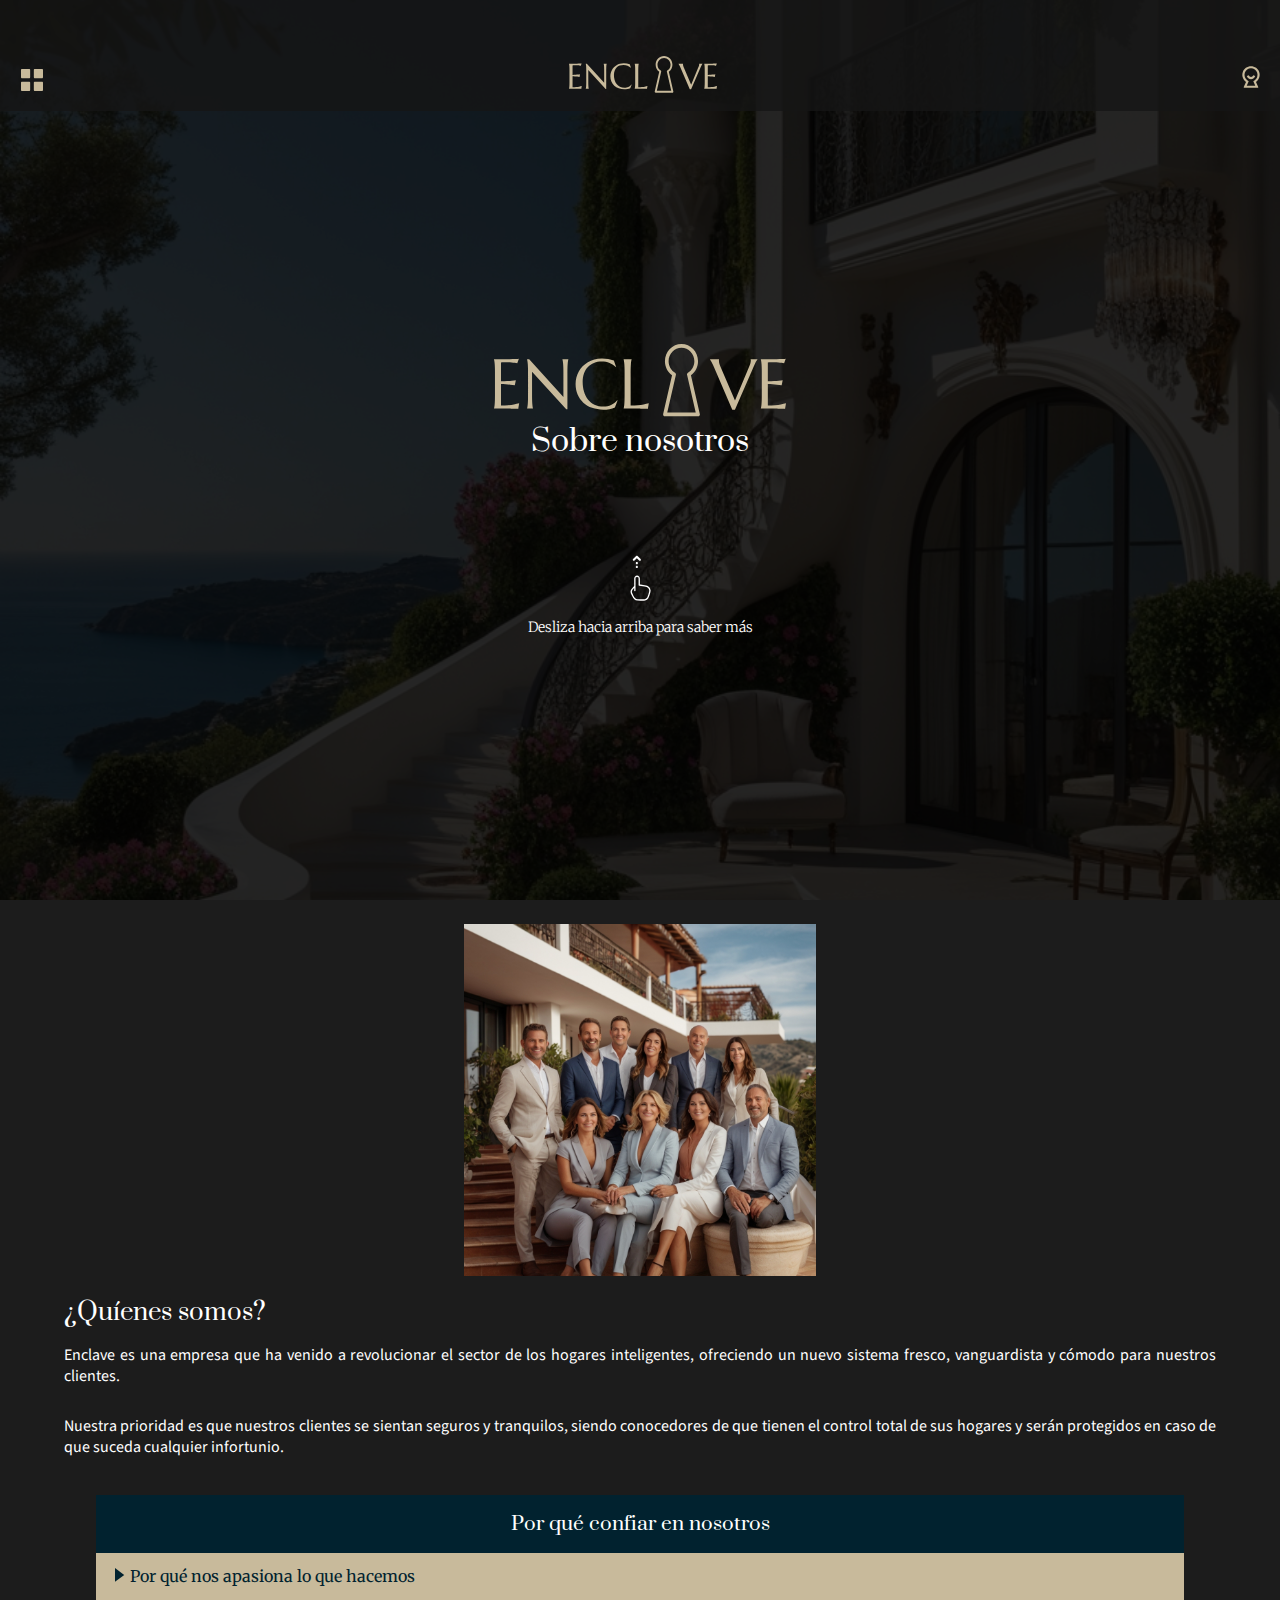
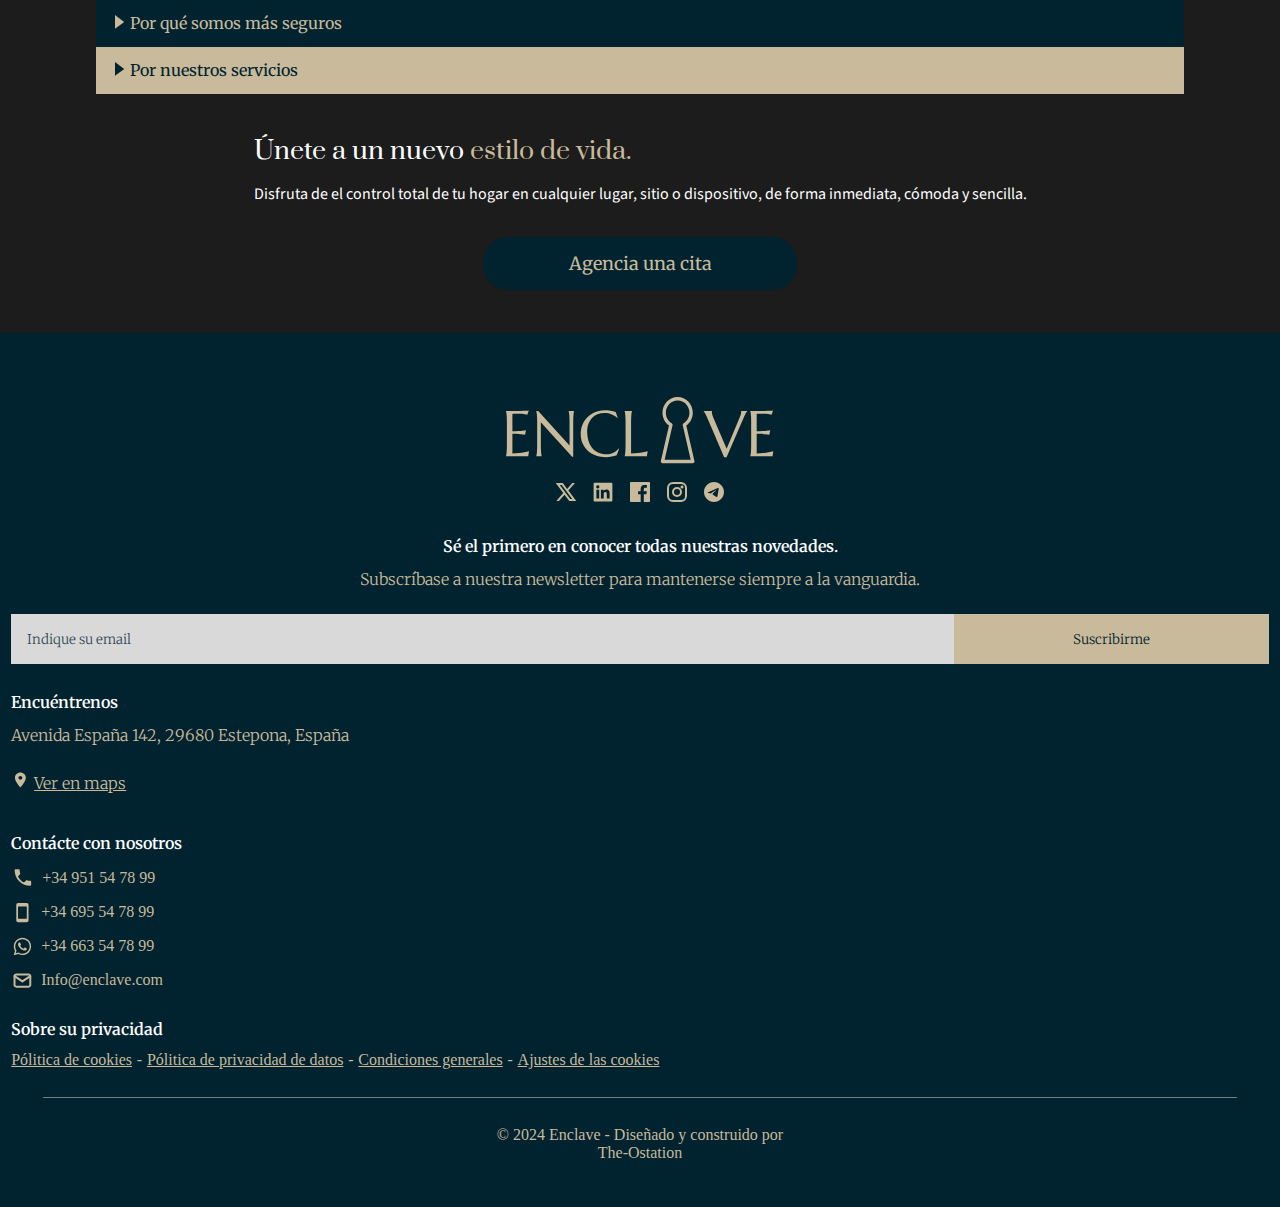
==== about_us.html @ facae406 "P2 - SIST/PP" ====
<!DOCTYPE html>
<html lang="en">

<head>
    <style>
    </style>
    <meta charset="UTF-8">
    <meta name="viewport" content="width=device-width, initial-scale=1.0">
    <link rel="stylesheet" href="CSS/css.css">
    <script src="js/jquery-3.7.1.min.js"></script>
    <script src="js/jq.js"></script>
    <title>ENCLAVE</title>
</head>

<body>
    <header class="default">
        <span class="menu" onclick="toggleMenu()">
            <svg width="32" height="32" viewBox="0 0 32 32" fill="none" xmlns="http://www.w3.org/2000/svg">
                <path
                    d="M5.91674 14.1656C5.67361 14.1656 5.44043 14.069 5.26851 13.8971C5.09659 13.7252 5 13.492 5 13.2489V5.91674C5 5.67361 5.09659 5.44043 5.26851 5.26851C5.44043 5.09659 5.67361 5 5.91674 5H13.2507C13.4938 5 13.727 5.09659 13.8989 5.26851C14.0708 5.44043 14.1674 5.67361 14.1674 5.91674V13.2489C14.1674 13.492 14.0708 13.7252 13.8989 13.8971C13.727 14.069 13.4938 14.1656 13.2507 14.1656H5.91674ZM18.7511 14.1656C18.508 14.1656 18.2748 14.069 18.1029 13.8971C17.931 13.7252 17.8344 13.492 17.8344 13.2489V5.91674C17.8344 5.67361 17.931 5.44043 18.1029 5.26851C18.2748 5.09659 18.508 5 18.7511 5H26.0833C26.3264 5 26.5596 5.09659 26.7315 5.26851C26.9034 5.44043 27 5.67361 27 5.91674V13.2489C27 13.492 26.9034 13.7252 26.7315 13.8971C26.5596 14.069 26.3264 14.1656 26.0833 14.1656H18.7511ZM5.91674 27C5.67361 27 5.44043 26.9034 5.26851 26.7315C5.09659 26.5596 5 26.3264 5 26.0833V18.7493C5 18.5062 5.09659 18.273 5.26851 18.1011C5.44043 17.9292 5.67361 17.8326 5.91674 17.8326H13.2507C13.4938 17.8326 13.727 17.9292 13.8989 18.1011C14.0708 18.273 14.1674 18.5062 14.1674 18.7493V26.0833C14.1674 26.3264 14.0708 26.5596 13.8989 26.7315C13.727 26.9034 13.4938 27 13.2507 27H5.91674ZM18.7511 27C18.508 27 18.2748 26.9034 18.1029 26.7315C17.931 26.5596 17.8344 26.3264 17.8344 26.0833V18.7493C17.8344 18.5062 17.931 18.273 18.1029 18.1011C18.2748 17.9292 18.508 17.8326 18.7511 17.8326H26.0833C26.3264 17.8326 26.5596 17.9292 26.7315 18.1011C26.9034 18.273 27 18.5062 27 18.7493V26.0833C27 26.3264 26.9034 26.5596 26.7315 26.7315C26.5596 26.9034 26.3264 27 26.0833 27H18.7511Z"
                    fill="#C8BA9B" />
            </svg>
        </span>
        <span class="logo">
            <svg width="148" height="37" viewBox="0 0 148 37" fill="none" xmlns="http://www.w3.org/2000/svg">
                <path
                    d="M103.437 36.6726C103.431 36.6726 103.424 36.6726 103.418 36.6726H86.6404C86.3551 36.6726 86.0857 36.5374 85.9096 36.3058C85.7325 36.0741 85.6672 35.7722 85.7343 35.4845L90.242 15.8183C88.004 14.2038 86.6404 11.5336 86.6404 8.68567C86.6404 3.89688 90.4033 0 95.0293 0C99.6553 0 103.418 3.89688 103.418 8.68567C103.418 11.5336 102.055 14.2038 99.8176 15.8183L104.284 35.304C104.339 35.4266 104.369 35.5637 104.369 35.7074C104.369 36.2402 103.951 36.6726 103.437 36.6726ZM87.8194 34.7424H102.24L97.8518 15.5964C97.7557 15.1815 97.9355 14.752 98.2916 14.5378C100.303 13.3324 101.554 11.0905 101.554 8.68567C101.554 4.96046 98.6263 1.93017 95.0293 1.93017C91.4323 1.93017 88.5045 4.96046 88.5045 8.68567C88.5045 11.0905 89.7554 13.3324 91.7679 14.5378C92.124 14.7511 92.303 15.1815 92.2078 15.5964L87.8194 34.7424Z"
                    fill="#C8BA9B" />
                <path
                    d="M0 7.7608C1.40247 7.7608 2.79372 7.75504 4.17376 7.74337C5.56501 7.73184 6.83845 7.72018 7.99408 7.70851C9.14973 7.68531 10.1371 7.65635 10.9561 7.62149C11.7751 7.58663 12.3306 7.5401 12.6222 7.48204L11.7975 9.79957C11.4273 9.69498 10.9954 9.60206 10.5017 9.52067C10.0754 9.45109 9.55364 9.38712 8.93655 9.32907C8.33068 9.25934 7.62945 9.22448 6.83284 9.22448C6.56356 9.22448 6.23819 9.23614 5.85672 9.25934C5.48647 9.27101 5.12744 9.28844 4.77962 9.31163C4.37571 9.33483 3.96619 9.35816 3.55106 9.38136V18.8953C4.7067 18.8837 5.75013 18.8489 6.68138 18.7908C7.61261 18.7326 8.4036 18.6745 9.05436 18.6165C9.8173 18.5468 10.4905 18.4655 11.0739 18.3726L10.5522 20.8992C9.77803 20.7946 8.98704 20.6959 8.17921 20.603C7.48358 20.5216 6.72625 20.4518 5.9072 20.3938C5.08817 20.3241 4.30278 20.2893 3.55106 20.2893V31.2146C4.87499 31.2146 6.09233 31.1566 7.20309 31.0404C8.31384 30.9242 9.28436 30.7906 10.1146 30.6397C11.0796 30.477 11.9603 30.2853 12.7569 30.0646L12.2688 32.8875C12.1342 32.8758 11.9322 32.8641 11.663 32.8526C11.3937 32.8409 11.0907 32.8293 10.7541 32.8177C10.4288 32.8061 10.081 32.7945 9.71071 32.7829C9.35168 32.7829 9.00947 32.7771 8.6841 32.7654C8.35873 32.7654 8.06702 32.7597 7.80895 32.748C7.56213 32.748 7.38261 32.748 7.2704 32.748H0V32.6783C0.067317 32.4344 0.129026 32.1323 0.185128 31.7723C0.252445 31.4121 0.308547 30.9648 0.353421 30.4305C0.398308 29.8962 0.431966 29.263 0.454396 28.5312C0.47684 27.7878 0.488055 26.9223 0.488055 25.9349V14.5914C0.488055 13.604 0.47684 12.7444 0.454396 12.0125C0.431966 11.269 0.398308 10.6301 0.353421 10.0958C0.308547 9.54977 0.252445 9.0967 0.185128 8.73668C0.129026 8.37652 0.067317 8.07443 0 7.83053V7.7608ZM17.8395 7.7608L35.1739 26.8584V14.5914C35.1739 13.604 35.1628 12.7444 35.1403 12.0125C35.1179 11.269 35.0842 10.6301 35.0394 10.0958C34.9944 9.54977 34.9384 9.0967 34.871 8.73668C34.815 8.37652 34.7532 8.07443 34.686 7.83053V7.7608H37.6816V7.83053C37.6143 8.07443 37.5526 8.37652 37.4965 8.73668C37.4404 9.0967 37.3899 9.54977 37.345 10.0958C37.3002 10.6301 37.2665 11.269 37.2441 12.0125C37.2216 12.7444 37.2104 13.604 37.2104 14.5914V33.0965H36.6213L19.2868 14.0163V25.9349C19.2868 26.9223 19.298 27.7878 19.3204 28.5312C19.3429 29.263 19.3766 29.8962 19.4214 30.4305C19.4663 30.9648 19.5168 31.4121 19.5729 31.7723C19.629 32.1323 19.6906 32.4344 19.758 32.6783V32.748H16.7624V32.6783C16.8296 32.4344 16.8914 32.1323 16.9475 31.7723C17.0148 31.4121 17.0709 30.9648 17.1158 30.4305C17.1606 29.8962 17.1943 29.263 17.2167 28.5312C17.2392 27.7878 17.2504 26.9223 17.2504 25.9349V14.5914C17.2504 13.604 17.2392 12.7444 17.2167 12.0125C17.1943 11.269 17.1606 10.6301 17.1158 10.0958C17.0709 9.54977 17.0148 9.0967 16.9475 8.73668C16.8914 8.37652 16.8296 8.07443 16.7624 7.83053V7.7608H17.8395ZM61.8995 11.5943L61.748 11.664C60.8729 10.8276 59.8182 10.1596 58.584 9.66012C57.3611 9.16065 56.0148 8.91085 54.5449 8.91085C53.1312 8.91085 51.8354 9.14322 50.6572 9.60783C49.4791 10.0609 48.4638 10.723 47.6111 11.5943C46.7696 12.4656 46.1133 13.5342 45.642 14.8004C45.1707 16.0667 44.9352 17.5071 44.9352 19.1219C44.9352 20.8992 45.1596 22.5603 45.6083 24.1053C46.0572 25.6387 46.7247 26.9688 47.6111 28.0957C48.4975 29.2224 49.6025 30.1111 50.9265 30.7615C52.2617 31.4005 53.8156 31.72 55.5883 31.72C56.2279 31.72 56.8674 31.6503 57.5069 31.5108C58.1464 31.3715 58.7579 31.1682 59.3414 30.901C59.9361 30.6222 60.4914 30.2912 61.0075 29.9078C61.5348 29.5128 62.0116 29.0656 62.438 28.566L62.6232 28.688L61.2768 32.2426C60.4353 32.5796 59.504 32.8352 58.483 33.0093C57.4732 33.1952 56.4522 33.2882 55.4201 33.2882C53.3444 33.2882 51.4427 32.9804 49.7148 32.3647C47.9982 31.7374 46.5172 30.8545 45.2718 29.7161C44.0376 28.5777 43.0727 27.2127 42.377 25.6212C41.6927 24.0181 41.3505 22.2408 41.3505 20.2893C41.3505 19.1857 41.4851 18.0996 41.7544 17.0308C42.0349 15.9621 42.4388 14.9456 42.9662 13.9814C43.4934 13.0174 44.1441 12.1344 44.9183 11.333C45.6925 10.5197 46.5733 9.817 47.5606 9.22448C48.5591 8.63209 49.6531 8.17325 50.8424 7.84796C52.043 7.51114 53.3388 7.34259 54.7301 7.34259C56.8954 7.34259 58.9038 7.68531 60.7551 8.37076L61.8995 11.5943ZM69.254 31.2146C70.5779 31.2146 71.7953 31.1566 72.906 31.0404C74.0168 30.9242 74.9873 30.7906 75.8176 30.6397C76.7825 30.477 77.6633 30.2853 78.4599 30.0646L77.9718 32.8875C77.8371 32.8758 77.6352 32.8641 77.366 32.8526C77.0967 32.8409 76.7937 32.8293 76.4571 32.8177C76.1318 32.8061 75.7839 32.7945 75.4137 32.7829C75.0547 32.7829 74.7125 32.7771 74.3871 32.7654C74.0618 32.7654 73.77 32.7597 73.512 32.748C73.2652 32.748 73.0855 32.748 72.9734 32.748H65.7029V32.6783C65.7703 32.4344 65.8321 32.1323 65.8881 31.7723C65.9555 31.4121 66.0116 30.9648 66.0564 30.4305C66.1013 29.8962 66.135 29.263 66.1574 28.5312C66.1798 27.7878 66.1911 26.9223 66.1911 25.9349V14.5914C66.1911 13.604 66.1798 12.7444 66.1574 12.0125C66.135 11.269 66.1013 10.6301 66.0564 10.0958C66.0116 9.54977 65.9555 9.0967 65.8881 8.73668C65.8321 8.37652 65.7703 8.07443 65.7029 7.83053V7.7608H69.7421V7.83053C69.6748 8.07443 69.6074 8.37652 69.5402 8.73668C69.484 9.0967 69.4336 9.54977 69.3887 10.0958C69.355 10.6301 69.3213 11.269 69.2877 12.0125C69.2653 12.7444 69.254 13.604 69.254 14.5914V31.2146ZM114.071 7.7608V7.83053C114.049 7.88859 114.032 7.97574 114.021 8.09186C114.01 8.20811 114.004 8.31256 114.004 8.40548C114.004 8.76564 114.049 9.16642 114.139 9.60783C114.24 10.0377 114.425 10.5778 114.694 11.2284L122.15 28.6357L129.353 11.3678C129.521 10.938 129.701 10.4675 129.891 9.95632C130.082 9.44518 130.178 8.92828 130.178 8.40548C130.178 8.26617 130.166 8.15006 130.144 8.057C130.121 7.95255 130.099 7.87706 130.076 7.83053V7.7608H133.526V7.83053C133.313 8.05123 133.056 8.44625 132.752 9.01544C132.45 9.58463 132.119 10.2874 131.759 11.1238L122.116 33.2882H120.77L111.631 11.9777C111.418 11.4782 111.194 10.996 110.958 10.5314C110.734 10.0667 110.52 9.64846 110.318 9.27677C110.117 8.89342 109.937 8.57403 109.78 8.31846C109.623 8.0629 109.516 7.90025 109.46 7.83053V7.7608H114.071ZM135.243 7.7608C136.646 7.7608 138.036 7.75504 139.416 7.74337C140.808 7.73184 142.081 7.72018 143.237 7.70851C144.393 7.68531 145.38 7.65635 146.2 7.62149C147.018 7.58663 147.573 7.5401 147.865 7.48204L147.04 9.79957C146.67 9.69498 146.238 9.60206 145.745 9.52067C145.318 9.45109 144.797 9.38712 144.179 9.32907C143.574 9.25934 142.872 9.22448 142.076 9.22448C141.807 9.22448 141.482 9.23614 141.1 9.25934C140.73 9.27101 140.371 9.28844 140.022 9.31163C139.619 9.33483 139.21 9.35816 138.795 9.38136V18.8953C139.949 18.8837 140.994 18.8489 141.924 18.7908C142.855 18.7326 143.647 18.6745 144.297 18.6165C145.061 18.5468 145.733 18.4655 146.316 18.3726L145.795 20.8992C145.021 20.7946 144.23 20.6959 143.422 20.603C142.727 20.5216 141.97 20.4518 141.15 20.3938C140.331 20.3241 139.546 20.2893 138.795 20.2893V31.2146C140.118 31.2146 141.336 31.1566 142.447 31.0404C143.556 30.9242 144.528 30.7906 145.358 30.6397C146.323 30.477 147.203 30.2853 148 30.0646L147.512 32.8875C147.377 32.8758 147.175 32.8641 146.906 32.8526C146.637 32.8409 146.334 32.8293 145.997 32.8177C145.672 32.8061 145.323 32.7945 144.954 32.7829C144.594 32.7829 144.252 32.7771 143.928 32.7654C143.601 32.7654 143.31 32.7597 143.053 32.748C142.805 32.748 142.626 32.748 142.513 32.748H135.243V32.6783C135.311 32.4344 135.372 32.1323 135.429 31.7723C135.495 31.4121 135.552 30.9648 135.597 30.4305C135.641 29.8962 135.675 29.263 135.698 28.5312C135.72 27.7878 135.731 26.9223 135.731 25.9349V14.5914C135.731 13.604 135.72 12.7444 135.698 12.0125C135.675 11.269 135.641 10.6301 135.597 10.0958C135.552 9.54977 135.495 9.0967 135.429 8.73668C135.372 8.37652 135.311 8.07443 135.243 7.83053V7.7608Z"
                    fill="#C8BA9B" />
            </svg>
        </span>
        <span class="user">
            <a href="login.html">
                <svg width="26" height="26" viewBox="0 0 26 26" fill="none" xmlns="http://www.w3.org/2000/svg">
                    <path
                        d="M8.00594 17.9173C6.5017 16.8565 5.37425 15.3443 4.78696 13.5999C4.19967 11.8554 4.18304 9.96925 4.73947 8.2147C5.29591 6.46015 6.39651 4.92833 7.88181 3.84117C9.36712 2.754 11.16 2.16797 13.0007 2.16797C14.8413 2.16797 16.6342 2.754 18.1195 3.84117C19.6048 4.92833 20.7054 6.46015 21.2618 8.2147C21.8183 9.96925 21.8016 11.8554 21.2143 13.5999C20.6271 15.3443 19.4996 16.8565 17.9954 17.9173L20.2519 23.074C20.2882 23.1565 20.3032 23.2468 20.2958 23.3366C20.2883 23.4265 20.2585 23.513 20.2091 23.5884C20.1598 23.6638 20.0923 23.7258 20.013 23.7685C19.9336 23.8113 19.8448 23.8336 19.7547 23.8334H6.24553C6.15552 23.8335 6.0669 23.8112 5.98767 23.7685C5.90844 23.7258 5.84111 23.664 5.79175 23.5887C5.7424 23.5135 5.71257 23.4271 5.70498 23.3374C5.69739 23.2477 5.71227 23.1575 5.74828 23.075L8.00594 17.9173ZM15.3022 17.1665L16.7452 16.1471C17.8737 15.3517 18.7197 14.2177 19.1605 12.9093C19.6013 11.6009 19.614 10.1861 19.1968 8.87C18.7796 7.55388 17.9542 6.40479 16.8401 5.58925C15.7261 4.77371 14.3813 4.33408 13.0007 4.33408C11.62 4.33408 10.2752 4.77371 9.16115 5.58925C8.04711 6.40479 7.22168 7.55388 6.80449 8.87C6.3873 10.1861 6.40003 11.6009 6.84082 12.9093C7.28161 14.2177 8.12757 15.3517 9.25611 16.1471L10.698 17.1665L8.72961 21.6667H17.2706L15.3022 17.1665ZM8.79569 11.8842L10.8974 11.3588C11.014 11.8283 11.2844 12.2452 11.6655 12.5432C12.0465 12.8412 12.5164 13.0031 13.0001 13.0031C13.4839 13.0031 13.9537 12.8412 14.3348 12.5432C14.7158 12.2452 14.9862 11.8283 15.1029 11.3588L17.2045 11.8842C16.9688 12.8207 16.4272 13.6518 15.6656 14.2455C14.9039 14.8392 13.9658 15.1617 13.0001 15.1617C12.0344 15.1617 11.0963 14.8392 10.3346 14.2455C9.57299 13.6518 9.03137 12.8207 8.79569 11.8842Z"
                        fill="#C8BA9B" />
                </svg>
            </a>
        </span>
    </header>
    <main>
        <div id="contenedor-menu" class="menu-lateral">
            <header class="menu">
                <span class="menu-menu">
                    <a href="javascript:void(0);" onclick="toggleMenu()">
                        <svg width="32" height="32" viewBox="0 0 32 32" fill="none" xmlns="http://www.w3.org/2000/svg">
                            <path
                                d="M5.91674 14.1656C5.67361 14.1656 5.44043 14.069 5.26851 13.8971C5.09659 13.7252 5 13.492 5 13.2489V5.91674C5 5.67361 5.09659 5.44043 5.26851 5.26851C5.44043 5.09659 5.67361 5 5.91674 5H13.2507C13.4938 5 13.727 5.09659 13.8989 5.26851C14.0708 5.44043 14.1674 5.67361 14.1674 5.91674V13.2489C14.1674 13.492 14.0708 13.7252 13.8989 13.8971C13.727 14.069 13.4938 14.1656 13.2507 14.1656H5.91674ZM18.7511 14.1656C18.508 14.1656 18.2748 14.069 18.1029 13.8971C17.931 13.7252 17.8344 13.492 17.8344 13.2489V5.91674C17.8344 5.67361 17.931 5.44043 18.1029 5.26851C18.2748 5.09659 18.508 5 18.7511 5H26.0833C26.3264 5 26.5596 5.09659 26.7315 5.26851C26.9034 5.44043 27 5.67361 27 5.91674V13.2489C27 13.492 26.9034 13.7252 26.7315 13.8971C26.5596 14.069 26.3264 14.1656 26.0833 14.1656H18.7511ZM5.91674 27C5.67361 27 5.44043 26.9034 5.26851 26.7315C5.09659 26.5596 5 26.3264 5 26.0833V18.7493C5 18.5062 5.09659 18.273 5.26851 18.1011C5.44043 17.9292 5.67361 17.8326 5.91674 17.8326H13.2507C13.4938 17.8326 13.727 17.9292 13.8989 18.1011C14.0708 18.273 14.1674 18.5062 14.1674 18.7493V26.0833C14.1674 26.3264 14.0708 26.5596 13.8989 26.7315C13.727 26.9034 13.4938 27 13.2507 27H5.91674ZM18.7511 27C18.508 27 18.2748 26.9034 18.1029 26.7315C17.931 26.5596 17.8344 26.3264 17.8344 26.0833V18.7493C17.8344 18.5062 17.931 18.273 18.1029 18.1011C18.2748 17.9292 18.508 17.8326 18.7511 17.8326H26.0833C26.3264 17.8326 26.5596 17.9292 26.7315 18.1011C26.9034 18.273 27 18.5062 27 18.7493V26.0833C27 26.3264 26.9034 26.5596 26.7315 26.7315C26.5596 26.9034 26.3264 27 26.0833 27H18.7511Z"
                                fill="#C8BA9B" />
                            <path
                                d="M26.6663 9.21337L22.7863 5.33337L15.9997 12.12L9.21301 5.33337L5.33301 9.21337L12.1197 16L5.33301 22.7867L9.21301 26.6667L15.9997 19.88L22.7863 26.6667L26.6663 22.7867L19.8797 16L26.6663 9.21337Z"
                                fill="#C8BA9B" />
                        </svg>
                    </a>
                </span>
            </header>
            <div id="separador"></div>
            <main class="menu">
                <nav>
                    <a href="index.html" class="resaltar encabezado">INICIO</a>
                    <a href="index.html" class="resaltar encabezado">SOBRE NOSOSTROS</a>
                    <a href="index.html" class="resaltar encabezado">TESTIMONIALS</a>
                    <a href="index.html" class="resaltar encabezado">AGENDA UNA CITA</a>
                </nav>
            </main>
        </div>

        <div class="portada">
            <div>
                <div>
                    <svg width="292" height="73" viewBox="0 0 292 73" fill="none" xmlns="http://www.w3.org/2000/svg">
                        <path
                            d="M204.078 72.354C204.067 72.354 204.052 72.354 204.041 72.354H170.939C170.376 72.354 169.845 72.0872 169.497 71.6304C169.148 71.1733 169.019 70.5775 169.152 70.0099L178.045 31.2092C173.63 28.0238 170.939 22.7554 170.939 17.1366C170.939 7.68845 178.363 0 187.49 0C196.617 0 204.041 7.68845 204.041 17.1366C204.041 22.7554 201.351 28.0238 196.937 31.2092L205.75 69.6538C205.858 69.8957 205.917 70.1662 205.917 70.4497C205.917 71.501 205.093 72.354 204.078 72.354ZM173.265 68.5457H201.717L193.059 30.7713C192.869 29.9527 193.224 29.1053 193.927 28.6826C197.896 26.3045 200.364 21.8813 200.364 17.1366C200.364 9.78686 194.587 3.80818 187.49 3.80818C180.393 3.80818 174.617 9.78686 174.617 17.1366C174.617 21.8813 177.085 26.3045 181.056 28.6826C181.758 29.1034 182.111 29.9527 181.924 30.7713L173.265 68.5457Z"
                            fill="#C8BA9B" />
                        <path
                            d="M0 15.3119C2.76703 15.3119 5.51193 15.3005 8.23471 15.2775C10.9796 15.2547 13.4921 15.2317 15.7721 15.2087C18.0522 15.1629 20.0002 15.1058 21.6162 15.037C23.232 14.9682 24.3279 14.8764 24.9033 14.7619L23.2762 19.3343C22.5457 19.128 21.6936 18.9446 20.7196 18.7841C19.8784 18.6468 18.8491 18.5206 17.6316 18.406C16.4362 18.2685 15.0527 18.1997 13.481 18.1997C12.9497 18.1997 12.3078 18.2227 11.5552 18.2685C10.8246 18.2915 10.1163 18.3259 9.43007 18.3716C8.63316 18.4174 7.82518 18.4634 7.00614 18.5092V37.2798C9.28619 37.2571 11.3448 37.1883 13.1822 37.0738C15.0195 36.9589 16.5801 36.8444 17.864 36.7298C19.3693 36.5923 20.6974 36.432 21.8484 36.2486L20.8192 41.2335C19.2918 41.0271 17.7312 40.8324 16.1374 40.6491C14.7649 40.4885 13.2707 40.351 11.6548 40.2364C10.0388 40.0989 8.48928 40.0303 7.00614 40.0303V61.5856C9.61823 61.5856 12.02 61.4711 14.2115 61.242C16.403 61.0126 18.3178 60.7491 19.9559 60.4512C21.8597 60.1303 23.5974 59.752 25.169 59.3166L24.206 64.8861C23.9405 64.8631 23.5419 64.8401 23.0107 64.8173C22.4795 64.7943 21.8816 64.7713 21.2176 64.7485C20.5757 64.7255 19.8895 64.7028 19.159 64.6797C18.4506 64.6797 17.7754 64.6684 17.1335 64.6454C16.4916 64.6454 15.916 64.634 15.4069 64.611C14.9199 64.611 14.5657 64.611 14.3443 64.611H0V64.4734C0.132815 63.9922 0.254566 63.3962 0.365253 62.6859C0.498068 61.9753 0.608755 61.0928 0.69729 60.0385C0.78585 58.9843 0.852257 57.7351 0.896511 56.2912C0.940792 54.8246 0.962918 53.1169 0.962918 51.1688V28.7884C0.962918 26.8403 0.940792 25.1443 0.896511 23.7004C0.852257 22.2335 0.78585 20.9729 0.69729 19.9187C0.608755 18.8415 0.498068 17.9476 0.365253 17.2373C0.254566 16.5267 0.132815 15.9307 0 15.4494V15.3119ZM35.1968 15.3119L69.3972 52.991V28.7884C69.3972 26.8403 69.3753 25.1443 69.3308 23.7004C69.2866 22.2335 69.2202 20.9729 69.1318 19.9187C69.0431 18.8415 68.9325 17.9476 68.7996 17.2373C68.689 16.5267 68.5671 15.9307 68.4345 15.4494V15.3119H74.3447V15.4494C74.2121 15.9307 74.0902 16.5267 73.9796 17.2373C73.8689 17.9476 73.7693 18.8415 73.6806 19.9187C73.5922 20.9729 73.5258 22.2335 73.4816 23.7004C73.4371 25.1443 73.4151 26.8403 73.4151 28.7884V65.2985H72.2528L38.0524 27.6538V51.1688C38.0524 53.1169 38.0744 54.8246 38.1186 56.2912C38.1631 57.7351 38.2295 58.9843 38.3179 60.0385C38.4066 61.0928 38.5062 61.9753 38.6168 62.6859C38.7275 63.3962 38.8491 63.9922 38.982 64.4734V64.611H33.0717V64.4734C33.2043 63.9922 33.3262 63.3962 33.4369 62.6859C33.5697 61.9753 33.6804 61.0928 33.769 60.0385C33.8574 58.9843 33.9239 57.7351 33.9681 56.2912C34.0125 54.8246 34.0345 53.1169 34.0345 51.1688V28.7884C34.0345 26.8403 34.0125 25.1443 33.9681 23.7004C33.9239 22.2335 33.8574 20.9729 33.769 19.9187C33.6804 18.8415 33.5697 17.9476 33.4369 17.2373C33.3262 16.5267 33.2043 15.9307 33.0717 15.4494V15.3119H35.1968ZM122.126 22.8753L121.827 23.0128C120.101 21.3626 118.02 20.0446 115.585 19.0592C113.172 18.0737 110.516 17.5809 107.616 17.5809C104.826 17.5809 102.27 18.0394 99.9454 18.956C97.621 19.8499 95.6178 21.1562 93.9355 22.8753C92.2752 24.5943 90.9803 26.7027 90.0504 29.2008C89.1206 31.6992 88.6559 34.541 88.6559 37.7269C88.6559 41.2335 89.0987 44.511 89.984 47.5591C90.8696 50.5844 92.1865 53.2087 93.9355 55.432C95.6842 57.655 97.8645 59.4084 100.477 60.6917C103.111 61.9523 106.177 62.5827 109.674 62.5827C110.936 62.5827 112.198 62.4451 113.46 62.17C114.721 61.8951 115.928 61.4941 117.079 60.9668C118.252 60.4168 119.348 59.7637 120.366 59.0073C121.407 58.228 122.347 57.3457 123.188 56.36L123.554 56.6008L120.898 63.6139C119.237 64.2787 117.4 64.7829 115.385 65.1266C113.393 65.4932 111.379 65.6768 109.342 65.6768C105.247 65.6768 101.495 65.0694 98.086 63.8546C94.6992 62.6171 91.7772 60.875 89.3199 58.629C86.8849 56.383 84.9814 53.6899 83.6088 50.55C82.2586 47.3871 81.5833 43.8805 81.5833 40.0303C81.5833 37.8528 81.8491 35.71 82.3803 33.6013C82.9337 31.4929 83.7306 29.4874 84.7711 27.585C85.8113 25.6829 87.0952 23.9409 88.6227 22.3597C90.1501 20.7552 91.8878 19.3687 93.8359 18.1997C95.8058 17.0309 97.9641 16.1256 100.311 15.4838C102.679 14.8193 105.236 14.4868 107.981 14.4868C112.253 14.4868 116.216 15.1629 119.868 16.5153L122.126 22.8753ZM136.636 61.5856C139.248 61.5856 141.65 61.4711 143.842 61.242C146.033 61.0126 147.948 60.7491 149.586 60.4512C151.49 60.1303 153.228 59.752 154.799 59.3166L153.836 64.8861C153.57 64.8631 153.172 64.8401 152.641 64.8173C152.11 64.7943 151.512 64.7713 150.848 64.7485C150.206 64.7255 149.52 64.7028 148.789 64.6797C148.081 64.6797 147.406 64.6684 146.764 64.6454C146.122 64.6454 145.546 64.634 145.037 64.611C144.55 64.611 144.196 64.611 143.975 64.611H129.63V64.4734C129.763 63.9922 129.885 63.3962 129.996 62.6859C130.128 61.9753 130.239 61.0928 130.327 60.0385C130.416 58.9843 130.483 57.7351 130.527 56.2912C130.571 54.8246 130.593 53.1169 130.593 51.1688V28.7884C130.593 26.8403 130.571 25.1443 130.527 23.7004C130.483 22.2335 130.416 20.9729 130.327 19.9187C130.239 18.8415 130.128 17.9476 129.996 17.2373C129.885 16.5267 129.763 15.9307 129.63 15.4494V15.3119H137.599V15.4494C137.466 15.9307 137.334 16.5267 137.201 17.2373C137.09 17.9476 136.991 18.8415 136.902 19.9187C136.836 20.9729 136.769 22.2335 136.703 23.7004C136.658 25.1443 136.636 26.8403 136.636 28.7884V61.5856ZM225.06 15.3119V15.4494C225.015 15.564 224.982 15.7359 224.96 15.965C224.938 16.1944 224.927 16.4005 224.927 16.5838C224.927 17.2944 225.015 18.0851 225.193 18.956C225.392 19.8041 225.757 20.8697 226.288 22.1533L240.998 56.4976L255.209 22.4285C255.542 21.5803 255.896 20.652 256.272 19.6436C256.648 18.6351 256.837 17.6153 256.837 16.5838C256.837 16.309 256.814 16.0799 256.77 15.8963C256.726 15.6902 256.681 15.5412 256.637 15.4494V15.3119H263.444V15.4494C263.023 15.8849 262.516 16.6642 261.917 17.7872C261.32 18.9102 260.666 20.2967 259.958 21.947L240.932 65.6768H238.275L220.245 23.6316C219.825 22.6462 219.382 21.6949 218.917 20.7782C218.474 19.8613 218.054 19.0362 217.655 18.3028C217.257 17.5465 216.902 16.9164 216.593 16.4121C216.283 15.9079 216.073 15.587 215.962 15.4494V15.3119H225.06ZM266.831 15.3119C269.598 15.3119 272.342 15.3005 275.065 15.2775C277.811 15.2547 280.322 15.2317 282.603 15.2087C284.883 15.1629 286.832 15.1058 288.448 15.037C290.062 14.9682 291.158 14.8764 291.733 14.7619L290.106 19.3343C289.377 19.128 288.524 18.9446 287.551 18.7841C286.709 18.6468 285.681 18.5206 284.462 18.406C283.267 18.2685 281.883 18.1997 280.311 18.1997C279.78 18.1997 279.14 18.2227 278.386 18.2685C277.657 18.2915 276.948 18.3259 276.26 18.3716C275.465 18.4174 274.657 18.4634 273.838 18.5092V37.2798C276.116 37.2571 278.177 37.1883 280.013 37.0738C281.849 36.9589 283.411 36.8444 284.695 36.7298C286.201 36.5923 287.528 36.432 288.678 36.2486L287.65 41.2335C286.123 41.0271 284.562 40.8324 282.969 40.6491C281.596 40.4885 280.102 40.351 278.486 40.2364C276.869 40.0989 275.321 40.0303 273.838 40.0303V61.5856C276.448 61.5856 278.852 61.4711 281.044 61.242C283.233 61.0126 285.15 60.7491 286.787 60.4512C288.691 60.1303 290.428 59.752 292 59.3166L291.037 64.8861C290.771 64.8631 290.373 64.8401 289.842 64.8173C289.311 64.7943 288.712 64.7713 288.048 64.7485C287.407 64.7255 286.719 64.7028 285.99 64.6797C285.281 64.6797 284.606 64.6684 283.965 64.6454C283.322 64.6454 282.746 64.634 282.239 64.611C281.75 64.611 281.397 64.611 281.174 64.611H266.831V64.4734C266.965 63.9922 267.085 63.3962 267.197 62.6859C267.328 61.9753 267.441 61.0928 267.529 60.0385C267.616 58.9843 267.684 57.7351 267.728 56.2912C267.773 54.8246 267.794 53.1169 267.794 51.1688V28.7884C267.794 26.8403 267.773 25.1443 267.728 23.7004C267.684 22.2335 267.616 20.9729 267.529 19.9187C267.441 18.8415 267.328 17.9476 267.197 17.2373C267.085 16.5267 266.965 15.9307 266.831 15.4494V15.3119Z"
                            fill="#C8BA9B" />
                    </svg>
                    <p class="subtitles">Sobre nosotros</p>
                </div>
                <div>
                    <span>
                        <svg width="23" height="46" viewBox="0 0 23 52" fill="none" xmlns="http://www.w3.org/2000/svg">
                            <path
                                d="M5.12016 40.25V35.3043M5.12016 35.3043V26.4728C5.12016 25.817 5.38069 25.188 5.84443 24.7243C6.30818 24.2605 6.93715 24 7.59299 24C8.24882 24 8.87779 24.2605 9.34154 24.7243C9.80528 25.188 10.0658 25.817 10.0658 26.4728V33.8913L14.4137 34.5667C17.1395 34.9751 18.5017 35.18 19.4611 35.7537C21.0466 36.7047 22.1954 38.1304 22.1954 40.2133C22.1954 41.663 21.8365 42.6366 20.966 45.2508C20.4121 46.9097 20.1366 47.7377 19.6858 48.3948C18.9432 49.476 17.8477 50.2653 16.587 50.6274C15.8226 50.8478 14.9479 50.8478 13.1999 50.8478H11.2146C8.69233 50.8478 7.4319 50.8478 6.34951 50.3745C5.86001 50.1606 5.40329 49.8785 4.99299 49.5365C4.08581 48.7805 3.52342 47.6529 2.3944 45.3963C1.48016 43.5678 1.02375 42.655 1.00114 41.7054C0.991233 41.2781 1.04602 40.8517 1.16364 40.4408C1.42364 39.5279 2.09625 38.7592 3.44429 37.219L5.12016 35.3043Z"
                                stroke="white" stroke-width="1.5" stroke-linecap="round" stroke-linejoin="round" />
                            <path
                                d="M8.16976 1.20105C7.95449 0.98605 7.66268 0.865287 7.35843 0.865287C7.05419 0.865287 6.76238 0.98605 6.54711 1.20105L3.10282 4.64381C2.90002 4.86145 2.78961 5.14932 2.79486 5.44675C2.80011 5.74419 2.9206 6.02797 3.13095 6.23833C3.3413 6.44868 3.62509 6.56917 3.92253 6.57442C4.21996 6.57967 4.50782 6.46926 4.72546 6.26646L7.35843 3.63808L9.99141 6.26952C10.0974 6.37912 10.2241 6.46653 10.3642 6.52663C10.5043 6.58674 10.655 6.61834 10.8074 6.61959C10.9598 6.62084 11.111 6.59172 11.2521 6.53393C11.3932 6.47613 11.5213 6.39082 11.629 6.28297C11.7368 6.17513 11.822 6.0469 11.8796 5.90578C11.9373 5.76465 11.9663 5.61346 11.9649 5.46101C11.9635 5.30857 11.9317 5.15793 11.8715 5.01789C11.8113 4.87785 11.7238 4.7512 11.614 4.64535L8.16976 1.20105ZM7.35843 12.258C7.68323 12.258 7.99472 12.387 8.22438 12.6167C8.45405 12.8464 8.58307 13.1578 8.58307 13.4826C8.58307 13.8074 8.45405 14.1189 8.22438 14.3486C7.99472 14.5783 7.68323 14.7073 7.35843 14.7073C7.03364 14.7073 6.72215 14.5783 6.49248 14.3486C6.26282 14.1189 6.1338 13.8074 6.1338 13.4826C6.1338 13.1578 6.26282 12.8464 6.49248 12.6167C6.72215 12.387 7.03364 12.258 7.35843 12.258ZM8.58307 9.17191C8.58307 9.01109 8.5514 8.85184 8.48985 8.70326C8.42831 8.55468 8.3381 8.41968 8.22438 8.30596C8.11067 8.19224 7.97566 8.10204 7.82708 8.04049C7.6785 7.97895 7.51926 7.94727 7.35843 7.94727C7.19761 7.94727 7.03837 7.97895 6.88979 8.04049C6.74121 8.10204 6.6062 8.19224 6.49248 8.30596C6.37877 8.41968 6.28856 8.55468 6.22702 8.70326C6.16547 8.85184 6.1338 9.01109 6.1338 9.17191C6.1338 9.49671 6.26282 9.8082 6.49248 10.0379C6.72215 10.2675 7.03364 10.3966 7.35843 10.3966C7.68323 10.3966 7.99472 10.2675 8.22438 10.0379C8.45405 9.8082 8.58307 9.49671 8.58307 9.17191Z"
                                fill="white" />
                        </svg>
                    </span>
                    <span class="txt-input">Desliza hacia arriba para saber más</span>
                </div>
            </div>
        </div>
        <section id="our-team">
            <picture>
                <img src="images/photos/our_team.webp" alt="corporative photo">
            </picture>
            <div>
                <h2 class="subtitles">¿Quíenes somos?</h2>
                <p class="text justify">
                    Enclave es una empresa que ha venido a revolucionar el sector de los hogares inteligentes, ofreciendo un nuevo sistema fresco, vanguardista y cómodo para nuestros clientes. 
                </p>
                <p class="text justify">
                    Nuestra prioridad es que nuestros clientes se sientan seguros y tranquilos, siendo conocedores de que tienen el control total de sus hogares y serán protegidos en caso de que suceda cualquier infortunio.</p>
            </div>
        </section>
        <section id="rely-on-us">
            <h2 class="subtitles">Por qué confiar en nosotros</h2>
            <article id="our-passion" class="dropdown">
                <button class="dropdown-btn alternative">
                  <span class="icon">
                    <svg width="24" height="24" viewBox="0 0 24 24" fill="none" xmlns="http://www.w3.org/2000/svg">
                        <path d="M9 18.8462L18.2308 11.9231L9 5.00004V18.8462Z" fill="#01222F"/>
                    </svg>                        
                  </span>
                  <h3 class="txt-botones oscurecer">Por qué nos apasiona lo que hacemos</h3>
                </button>
                <div class="dropdown-content f-alternative">
                  <p class="text oscurecer justify">
                    Nuestra pasión por la tecnología nos hace mantenernos siempre a la vanguardia para lo que siempre dispondrá de las tecnologías más fiables y seguras del mercado, para que pueda tener el confort y la tranquilidad que tanto merece.
                  </p>
                </div>
              </article>
            <article id="our-security" class="dropdown">
                <button class="dropdown-btn normal">
                    <span class="icon">
                        <svg width="24" height="24" viewBox="0 0 24 24" fill="none" xmlns="http://www.w3.org/2000/svg">
                            <path d="M9 18.8462L18.2308 11.9231L9 5.00004V18.8462Z" fill="#C8BA9B"/>
                        </svg>                                  
                    </span>
                    <h3 class="txt-botones resaltar">Por qué somos más seguros</h3>
                  </button>
                  <div class="dropdown-content">
                    <p class="text resaltar justify">
                      Nuestra pasión por la tecnología nos hace mantenernos siempre a la vanguardia para lo que siempre dispondrá de las tecnologías más fiables y seguras del mercado, para que pueda tener el confort y la tranquilidad que tanto merece.
                    </p>
                  </div>
            </article>
            <article id="our-services" class="dropdown">
                <button class="dropdown-btn alternative">
                    <span class="icon">
                        <svg width="24" height="24" viewBox="0 0 24 24" fill="none" xmlns="http://www.w3.org/2000/svg">
                            <path d="M9 18.8462L18.2308 11.9231L9 5.00004V18.8462Z" fill="#01222F"/>
                        </svg>        
                    </span>
                    <h3 class="txt-botones oscurecer">Por nuestros servicios</h3>
                  </button>
                  <div class="dropdown-content f-alternative">
                    <p class="text justify oscurecer">
                      Nuestra pasión por la tecnología nos hace mantenernos siempre a la vanguardia para lo que siempre dispondrá de las tecnologías más fiables y seguras del mercado, para que pueda tener el confort y la tranquilidad que tanto merece.
                    </p>
                  </div>
            </article>
        </section>
        <section id="agenciarCita">
            <h2 class="subtitles">Únete a un nuevo <span class="resaltar">estilo de vida.</span></h2>
            <article>
                <p class="text">
                    Disfruta de el control total de tu hogar en cualquier lugar, sitio o dispositivo, de forma
                    inmediata,
                    cómoda y sencilla.
                </p>
                <button class="normal txt-botones">Agencia una cita</button>
            </article>
        </section>
    </main>
    <footer>
        <div class="footer-social">
            <svg width="268" height="67" viewBox="0 0 268 67" fill="none" xmlns="http://www.w3.org/2000/svg">
                <path
                    d="M186.831 66.2389C186.821 66.2389 186.807 66.2389 186.797 66.2389H156.492C155.977 66.2389 155.491 65.9947 155.172 65.5765C154.852 65.158 154.735 64.6126 154.856 64.093L162.998 28.5715C158.955 25.6553 156.492 20.8322 156.492 15.6883C156.492 7.03865 163.289 0 171.645 0C180 0 186.797 7.03865 186.797 15.6883C186.797 20.8322 184.334 25.6553 180.293 28.5715L188.361 63.767C188.46 63.9884 188.514 64.2361 188.514 64.4956C188.514 65.458 187.76 66.2389 186.831 66.2389ZM158.622 62.7525H184.669L176.743 28.1706C176.569 27.4212 176.894 26.6455 177.537 26.2585C181.17 24.0813 183.43 20.0319 183.43 15.6883C183.43 8.95972 178.142 3.48633 171.645 3.48633C165.148 3.48633 159.859 8.95972 159.859 15.6883C159.859 20.0319 162.119 24.0813 165.754 26.2585C166.397 26.6437 166.72 27.4212 166.548 28.1706L158.622 62.7525Z"
                    fill="#C8BA9B" />
                <path
                    d="M0 14.0178C2.53317 14.0178 5.04609 14.0074 7.53875 13.9864C10.0517 13.9655 12.3518 13.9445 14.4391 13.9234C16.5265 13.8815 18.3098 13.8292 19.7893 13.7662C21.2685 13.7032 22.2718 13.6192 22.7986 13.5143L21.309 17.7003C20.6402 17.5114 19.8601 17.3436 18.9684 17.1966C18.1984 17.0709 17.256 16.9553 16.1414 16.8505C15.0471 16.7245 13.7805 16.6616 12.3417 16.6616C11.8553 16.6616 11.2676 16.6826 10.5786 16.7245C9.90979 16.7456 9.26131 16.7771 8.63308 16.819C7.90352 16.8609 7.16383 16.903 6.41401 16.9449V34.1292C8.50136 34.1083 10.386 34.0454 12.0681 33.9405C13.7501 33.8354 15.1788 33.7305 16.3542 33.6257C17.7323 33.4997 18.9482 33.353 20.0019 33.1851L19.0596 37.7487C17.6613 37.5598 16.2326 37.3815 14.7735 37.2137C13.517 37.0667 12.1491 36.9407 10.6697 36.8359C9.19039 36.7099 7.7718 36.6472 6.41401 36.6472V56.3807C8.80534 56.3807 11.0041 56.2758 13.0104 56.0661C15.0167 55.8561 16.7696 55.6149 18.2693 55.3422C20.0122 55.0484 21.603 54.7021 23.0419 54.3035L22.1602 59.4023C21.9172 59.3812 21.5523 59.3601 21.066 59.3393C20.5797 59.3182 20.0323 59.2971 19.4244 59.2763C18.8367 59.2552 18.2085 59.2344 17.5397 59.2133C16.8912 59.2133 16.2731 59.2029 15.6854 59.1819C15.0978 59.1819 14.5709 59.1715 14.1047 59.1504C13.6589 59.1504 13.3347 59.1504 13.132 59.1504H0V59.0244C0.12159 58.5839 0.233051 58.0382 0.334383 57.388C0.455973 56.7375 0.557306 55.9295 0.638358 54.9644C0.719433 53.9993 0.780228 52.8557 0.820742 51.5338C0.86128 50.1911 0.881537 48.6278 0.881537 46.8443V26.3554C0.881537 24.5719 0.86128 23.0193 0.820742 21.6974C0.780228 20.3545 0.719433 19.2004 0.638358 18.2353C0.557306 17.2491 0.455973 16.4308 0.334383 15.7805C0.233051 15.13 0.12159 14.5843 0 14.1438V14.0178ZM32.2221 14.0178L63.5321 48.5125V26.3554C63.5321 24.5719 63.512 23.0193 63.4713 21.6974C63.4308 20.3545 63.37 19.2004 63.289 18.2353C63.2079 17.2491 63.1066 16.4308 62.9849 15.7805C62.8837 15.13 62.7721 14.5843 62.6507 14.1438V14.0178H68.0614V14.1438C67.94 14.5843 67.8284 15.13 67.7271 15.7805C67.6258 16.4308 67.5346 17.2491 67.4534 18.2353C67.3725 19.2004 67.3117 20.3545 67.2712 21.6974C67.2305 23.0193 67.2104 24.5719 67.2104 26.3554V59.7798H66.1463L34.8364 25.3167V46.8443C34.8364 48.6278 34.8565 50.1911 34.897 51.5338C34.9377 52.8557 34.9985 53.9993 35.0794 54.9644C35.1606 55.9295 35.2518 56.7375 35.3531 57.388C35.4544 58.0382 35.5657 58.5839 35.6874 59.0244V59.1504H30.2767V59.0244C30.3981 58.5839 30.5096 58.0382 30.6109 57.388C30.7326 56.7375 30.8338 55.9295 30.915 54.9644C30.996 53.9993 31.0568 52.8557 31.0972 51.5338C31.1379 50.1911 31.1581 48.6278 31.1581 46.8443V26.3554C31.1581 24.5719 31.1379 23.0193 31.0972 21.6974C31.0568 20.3545 30.996 19.2004 30.915 18.2353C30.8338 17.2491 30.7326 16.4308 30.6109 15.7805C30.5096 15.13 30.3981 14.5843 30.2767 14.1438V14.0178H32.2221ZM111.804 20.942L111.531 21.0679C109.95 19.5572 108.045 18.3506 105.816 17.4484C103.607 16.5463 101.175 16.0951 98.5203 16.0951C95.9669 16.0951 93.6264 16.5148 91.4984 17.354C89.3705 18.1723 87.5366 19.3683 85.9965 20.942C84.4765 22.5157 83.291 24.446 82.4398 26.733C81.5885 29.0202 81.163 31.6218 81.163 34.5385C81.163 37.7487 81.5684 40.7491 82.379 43.5396C83.1897 46.3093 84.3953 48.7118 85.9965 50.7472C87.5974 52.7823 89.5934 54.3875 91.9847 55.5624C94.3964 56.7164 97.2032 57.2935 100.405 57.2935C101.56 57.2935 102.715 57.1676 103.87 56.9157C105.026 56.6641 106.13 56.2969 107.184 55.8142C108.258 55.3107 109.261 54.7128 110.193 54.0203C111.146 53.3069 112.007 52.4992 112.777 51.5968L113.112 51.8172L110.68 58.2376C109.16 58.8462 107.478 59.3078 105.634 59.6224C103.81 59.9581 101.965 60.1262 100.101 60.1262C96.3519 60.1262 92.9171 59.5701 89.7962 58.458C86.6956 57.325 84.0206 55.7302 81.771 53.674C79.5418 51.6178 77.7991 49.1524 76.5425 46.2778C75.3065 43.3822 74.6883 40.172 74.6883 36.6472C74.6883 34.6537 74.9315 32.692 75.4178 30.7615C75.9245 28.8313 76.6541 26.9953 77.6066 25.2537C78.5589 23.5124 79.7343 21.9175 81.1326 20.47C82.531 19.0011 84.1219 17.7318 85.9052 16.6616C87.7087 15.5916 89.6846 14.7628 91.8329 14.1753C94.0013 13.5669 96.3419 13.2625 98.8549 13.2625C102.766 13.2625 106.394 13.8815 109.737 15.1196L111.804 20.942ZM125.088 56.3807C127.48 56.3807 129.678 56.2758 131.685 56.0661C133.691 55.8561 135.444 55.6149 136.944 55.3422C138.687 55.0484 140.277 54.7021 141.716 54.3035L140.835 59.4023C140.591 59.3812 140.227 59.3601 139.74 59.3393C139.254 59.3182 138.707 59.2971 138.099 59.2763C137.511 59.2552 136.883 59.2344 136.214 59.2133C135.566 59.2133 134.948 59.2029 134.36 59.1819C133.772 59.1819 133.245 59.1715 132.779 59.1504C132.333 59.1504 132.009 59.1504 131.806 59.1504H118.674V59.0244C118.796 58.5839 118.908 58.0382 119.009 57.388C119.13 56.7375 119.232 55.9295 119.313 54.9644C119.394 53.9993 119.455 52.8557 119.495 51.5338C119.536 50.1911 119.556 48.6278 119.556 46.8443V26.3554C119.556 24.5719 119.536 23.0193 119.495 21.6974C119.455 20.3545 119.394 19.2004 119.313 18.2353C119.232 17.2491 119.13 16.4308 119.009 15.7805C118.908 15.13 118.796 14.5843 118.674 14.1438V14.0178H125.97V14.1438C125.848 14.5843 125.727 15.13 125.605 15.7805C125.504 16.4308 125.413 17.2491 125.332 18.2353C125.271 19.2004 125.21 20.3545 125.149 21.6974C125.109 23.0193 125.088 24.5719 125.088 26.3554V56.3807ZM206.039 14.0178V14.1438C205.998 14.2486 205.968 14.4061 205.948 14.6158C205.927 14.8258 205.917 15.0144 205.917 15.1823C205.917 15.8328 205.998 16.5567 206.16 17.354C206.343 18.1304 206.677 19.106 207.163 20.2811L220.63 51.7227L233.64 20.533C233.944 19.7565 234.269 18.9067 234.613 17.9834C234.957 17.0602 235.131 16.1266 235.131 15.1823C235.131 14.9306 235.109 14.7209 235.069 14.5528C235.029 14.3642 234.988 14.2278 234.947 14.1438V14.0178H241.179V14.1438C240.793 14.5424 240.329 15.2559 239.781 16.284C239.235 17.3121 238.636 18.5814 237.987 20.0922L220.569 60.1262H218.137L201.631 21.6344C201.246 20.7323 200.841 19.8614 200.415 19.0222C200.01 18.1827 199.625 17.4274 199.26 16.756C198.895 16.0636 198.571 15.4867 198.287 15.0251C198.004 14.5635 197.811 14.2697 197.71 14.1438V14.0178H206.039ZM244.28 14.0178C246.813 14.0178 249.325 14.0074 251.817 13.9864C254.332 13.9655 256.63 13.9445 258.718 13.9234C260.806 13.8815 262.59 13.8292 264.07 13.7662C265.547 13.7032 266.55 13.6192 267.077 13.5143L265.588 17.7003C264.92 17.5114 264.139 17.3436 263.248 17.1966C262.477 17.0709 261.536 16.9553 260.421 16.8505C259.326 16.7245 258.06 16.6616 256.621 16.6616C256.135 16.6616 255.548 16.6826 254.858 16.7245C254.19 16.7456 253.541 16.7771 252.912 16.819C252.184 16.8609 251.444 16.903 250.694 16.9449V34.1292C252.78 34.1083 254.667 34.0454 256.348 33.9405C258.029 33.8354 259.458 33.7305 260.634 33.6257C262.013 33.4997 263.227 33.353 264.28 33.1851L263.339 37.7487C261.941 37.5598 260.512 37.3815 259.053 37.2137C257.796 37.0667 256.429 36.9407 254.949 36.8359C253.47 36.7099 252.052 36.6472 250.694 36.6472V56.3807C253.084 56.3807 255.285 56.2758 257.291 56.0661C259.295 55.8561 261.05 55.6149 262.549 55.3422C264.292 55.0484 265.882 54.7021 267.321 54.3035L266.44 59.4023C266.196 59.3812 265.832 59.3601 265.346 59.3393C264.86 59.3182 264.312 59.2971 263.703 59.2763C263.117 59.2552 262.487 59.2344 261.819 59.2133C261.17 59.2133 260.552 59.2029 259.966 59.1819C259.377 59.1819 258.85 59.1715 258.385 59.1504C257.938 59.1504 257.614 59.1504 257.411 59.1504H244.28V59.0244C244.402 58.5839 244.512 58.0382 244.615 57.388C244.735 56.7375 244.838 55.9295 244.919 54.9644C244.998 53.9993 245.06 52.8557 245.101 51.5338C245.142 50.1911 245.161 48.6278 245.161 46.8443V26.3554C245.161 24.5719 245.142 23.0193 245.101 21.6974C245.06 20.3545 244.998 19.2004 244.919 18.2353C244.838 17.2491 244.735 16.4308 244.615 15.7805C244.512 15.13 244.402 14.5843 244.28 14.1438V14.0178Z"
                    fill="#C8BA9B" />
            </svg>
            <nav>
                <a href="#">
                    <svg width="24" height="24" viewBox="0 0 24 24" fill="none" xmlns="http://www.w3.org/2000/svg">
                        <path
                            d="M10.488 14.651L15.25 21H22.25L14.392 10.522L20.93 3H18.28L13.163 8.886L8.75 3H1.75L9.26 13.015L2.32 21H4.97L10.488 14.651ZM16.25 19L5.75 5H7.75L18.25 19H16.25Z"
                            fill="#C8BA9B" />
                    </svg>
                </a>
                <a href="#">
                    <svg width="24" height="24" viewBox="0 0 24 24" fill="none" xmlns="http://www.w3.org/2000/svg">
                        <path
                            d="M20.625 2.625H3.375C2.96016 2.625 2.625 2.96016 2.625 3.375V20.625C2.625 21.0398 2.96016 21.375 3.375 21.375H20.625C21.0398 21.375 21.375 21.0398 21.375 20.625V3.375C21.375 2.96016 21.0398 2.625 20.625 2.625ZM8.18672 18.6023H5.40469V9.65391H8.18672V18.6023ZM6.79688 8.43047C6.47795 8.43047 6.16619 8.3359 5.90102 8.15871C5.63584 7.98153 5.42917 7.72969 5.30712 7.43505C5.18507 7.1404 5.15314 6.81618 5.21536 6.50339C5.27758 6.19059 5.43115 5.90327 5.65667 5.67776C5.88218 5.45225 6.1695 5.29867 6.48229 5.23645C6.79509 5.17423 7.11931 5.20617 7.41395 5.32821C7.7086 5.45026 7.96044 5.65694 8.13762 5.92211C8.3148 6.18729 8.40937 6.49905 8.40937 6.81797C8.40703 7.70859 7.68516 8.43047 6.79688 8.43047ZM18.6023 18.6023H15.8227V14.25C15.8227 13.2117 15.8039 11.8781 14.3766 11.8781C12.9305 11.8781 12.7078 13.0078 12.7078 14.175V18.6023H9.93047V9.65391H12.5977V10.8773H12.6352C13.0055 10.1742 13.9125 9.43125 15.2672 9.43125C18.0844 9.43125 18.6023 11.2852 18.6023 13.6945V18.6023Z"
                            fill="#C8BA9B" />
                    </svg>
                </a>
                <a href="#">
                    <svg width="24" height="24" viewBox="0 0 24 24" fill="none" xmlns="http://www.w3.org/2000/svg">
                        <path
                            d="M20.9 2H3.1C2.80826 2 2.52847 2.11589 2.32218 2.32218C2.11589 2.52847 2 2.80826 2 3.1V20.9C2 21.1917 2.11589 21.4715 2.32218 21.6778C2.52847 21.8841 2.80826 22 3.1 22H12.68V14.25H10.08V11.25H12.68V9C12.6261 8.47176 12.6885 7.93813 12.8627 7.43654C13.0369 6.93495 13.3188 6.47755 13.6885 6.09641C14.0582 5.71528 14.5068 5.41964 15.0028 5.23024C15.4989 5.04083 16.0304 4.96225 16.56 5C17.3383 4.99463 18.1163 5.03469 18.89 5.12V7.82H17.3C16.04 7.82 15.8 8.42 15.8 9.29V11.22H18.8L18.41 14.22H15.8V22H20.9C21.0445 22 21.1875 21.9715 21.321 21.9163C21.4544 21.861 21.5757 21.78 21.6778 21.6778C21.78 21.5757 21.861 21.4544 21.9163 21.321C21.9715 21.1875 22 21.0445 22 20.9V3.1C22 2.95555 21.9715 2.81251 21.9163 2.67905C21.861 2.54559 21.78 2.42433 21.6778 2.32218C21.5757 2.22004 21.4544 2.13901 21.321 2.08373C21.1875 2.02845 21.0445 2 20.9 2Z"
                            fill="#C8BA9B" />
                    </svg>
                </a>
                <a href="#">
                    <svg width="24" height="24" viewBox="0 0 24 24" fill="none" xmlns="http://www.w3.org/2000/svg">
                        <path
                            d="M17 8.5C17.8284 8.5 18.5 7.82843 18.5 7C18.5 6.17157 17.8284 5.5 17 5.5C16.1716 5.5 15.5 6.17157 15.5 7C15.5 7.82843 16.1716 8.5 17 8.5Z"
                            fill="#C8BA9B" />
                        <path
                            d="M16 3C18.76 3 21 5.24 21 8V16C21 18.76 18.76 21 16 21H8C5.24 21 3 18.76 3 16V8C3 5.24 5.24 3 8 3H12H16Z"
                            stroke="#C8BA9B" stroke-width="2" stroke-linecap="round" stroke-linejoin="round" />
                        <path
                            d="M12 8C14.21 8 16 9.79 16 12C16 14.21 14.21 16 12 16C9.79 16 8 14.21 8 12C8 9.79 9.79 8 12 8Z"
                            stroke="#C8BA9B" stroke-width="2" stroke-linecap="round" stroke-linejoin="round" />
                    </svg>
                </a>
                <a href="#">
                    <svg width="24" height="24" viewBox="0 0 24 24" fill="none" xmlns="http://www.w3.org/2000/svg">
                        <path
                            d="M12 2C6.48 2 2 6.48 2 12C2 17.52 6.48 22 12 22C17.52 22 22 17.52 22 12C22 6.48 17.52 2 12 2ZM16.64 8.8C16.49 10.38 15.84 14.22 15.51 15.99C15.37 16.74 15.09 16.99 14.83 17.02C14.25 17.07 13.81 16.64 13.25 16.27C12.37 15.69 11.87 15.33 11.02 14.77C10.03 14.12 10.67 13.76 11.24 13.18C11.39 13.03 13.95 10.7 14 10.49C14.0069 10.4582 14.006 10.4252 13.9973 10.3938C13.9886 10.3624 13.9724 10.3337 13.95 10.31C13.89 10.26 13.81 10.28 13.74 10.29C13.65 10.31 12.25 11.24 9.52 13.08C9.12 13.35 8.76 13.49 8.44 13.48C8.08 13.47 7.4 13.28 6.89 13.11C6.26 12.91 5.77 12.8 5.81 12.45C5.83 12.27 6.08 12.09 6.55 11.9C9.47 10.63 11.41 9.79 12.38 9.39C15.16 8.23 15.73 8.03 16.11 8.03C16.19 8.03 16.38 8.05 16.5 8.15C16.6 8.23 16.63 8.34 16.64 8.42C16.63 8.48 16.65 8.66 16.64 8.8Z"
                            fill="#C8BA9B" />
                    </svg>
                </a>
            </nav>
        </div>
        <div class="footer-newsletter">
            <h3 class="encabezado">Sé el primero en conocer todas nuestras novedades.</h3>
            <p class="txt-footer resaltar">
                Subscríbase a nuestra newsletter para mantenerse siempre a la vanguardia.
            </p>
            <form>
                <span class="input-txt">
                    <input class="txt-footer" type="text" id="email-newsletter" name="email-newsletter"
                        placeholder="Indique su email"><button type="submit" class="txt-footer">Suscribirme</button>
                </span>
            </form>
        </div>
        <div class="footer-location">
            <h3 class="encabezado">Encuéntrenos</h3>
            <p class="txt-footer resaltar">
                Avenida España 142, 29680 Estepona, España
            </p>
            <p class="txt-footer resaltar">
                <span>
                    <svg width="19" height="18" viewBox="0 0 19 18" fill="none" xmlns="http://www.w3.org/2000/svg">
                        <path
                            d="M9.375 8.625C8.857 8.625 8.36022 8.42746 7.99393 8.07583C7.62765 7.72419 7.42188 7.24728 7.42188 6.75C7.42188 6.25272 7.62765 5.77581 7.99393 5.42417C8.36022 5.07254 8.857 4.875 9.375 4.875C9.893 4.875 10.3898 5.07254 10.7561 5.42417C11.1224 5.77581 11.3281 6.25272 11.3281 6.75C11.3281 6.99623 11.2776 7.24005 11.1795 7.46753C11.0813 7.69502 10.9374 7.90172 10.7561 8.07583C10.5747 8.24994 10.3594 8.38805 10.1224 8.48227C9.88547 8.5765 9.63149 8.625 9.375 8.625ZM9.375 1.5C7.9246 1.5 6.5336 2.05312 5.50801 3.03769C4.48242 4.02226 3.90625 5.35761 3.90625 6.75C3.90625 10.6875 9.375 16.5 9.375 16.5C9.375 16.5 14.8438 10.6875 14.8438 6.75C14.8438 5.35761 14.2676 4.02226 13.242 3.03769C12.2164 2.05312 10.8254 1.5 9.375 1.5Z"
                            fill="#C8BA9B" />
                    </svg>
                </span>
                <a class="undeline">
                    Ver en maps
                </a>
            </p>
        </div>
        <div class="footer-contact-us">
            <h3 class="encabezado">Contácte con nosotros</h3>
            <nav>
                <a href="#" class="resaltar">
                    <svg width="23" height="23" viewBox="0 0 23 23" fill="none" xmlns="http://www.w3.org/2000/svg">
                        <path
                            d="M6.97751 10.3908C8.29751 12.985 10.4242 15.1117 13.0183 16.4317L15.035 14.415C15.2917 14.1583 15.6492 14.085 15.97 14.1858C16.9967 14.525 18.0967 14.7083 19.2425 14.7083C19.4856 14.7083 19.7188 14.8049 19.8907 14.9768C20.0626 15.1487 20.1592 15.3819 20.1592 15.625V18.8333C20.1592 19.0764 20.0626 19.3096 19.8907 19.4815C19.7188 19.6534 19.4856 19.75 19.2425 19.75C15.1096 19.75 11.1459 18.1082 8.22343 15.1857C5.30099 12.2633 3.65918 8.29962 3.65918 4.16667C3.65918 3.92355 3.75576 3.69039 3.92767 3.51849C4.09957 3.34658 4.33273 3.25 4.57585 3.25H7.78418C8.0273 3.25 8.26045 3.34658 8.43236 3.51849C8.60427 3.69039 8.70085 3.92355 8.70085 4.16667C8.70085 5.3125 8.88418 6.4125 9.22335 7.43917C9.32418 7.76 9.25085 8.1175 8.99418 8.37417L6.97751 10.3908Z"
                            fill="#C8BA9B" />
                    </svg>
                    <span>+34 951 54 78 99</span>
                </a>
                <a href="#" class="resaltar">
                    <svg width="22" height="21" viewBox="0 0 22 21" fill="none" xmlns="http://www.w3.org/2000/svg">
                        <path
                            d="M15.7842 16.625H7.03418V4.375H15.7842M15.7842 0.875H7.03418C6.06293 0.875 5.28418 1.65375 5.28418 2.625V18.375C5.28418 18.8391 5.46855 19.2842 5.79674 19.6124C6.12493 19.9406 6.57005 20.125 7.03418 20.125H15.7842C16.2483 20.125 16.6934 19.9406 17.0216 19.6124C17.3498 19.2842 17.5342 18.8391 17.5342 18.375V2.625C17.5342 2.16087 17.3498 1.71575 17.0216 1.38756C16.6934 1.05937 16.2483 0.875 15.7842 0.875Z"
                            fill="#C8BA9B" />
                    </svg>
                    <span>+34 695 54 78 99</span>
                </a>
                <a href="#" class="resaltar">
                    <svg width="22" height="21" viewBox="0 0 22 21" fill="none" xmlns="http://www.w3.org/2000/svg">
                        <path
                            d="M17.5781 4.2963C16.7758 3.48614 15.8203 2.84377 14.7672 2.40661C13.7141 1.96946 12.5846 1.74627 11.4444 1.75005C6.66688 1.75005 2.77313 5.6438 2.77313 10.4213C2.77313 11.9525 3.17563 13.44 3.92813 14.7525L2.70312 19.25L7.29688 18.0425C8.56563 18.7338 9.99188 19.1013 11.4444 19.1013C16.2219 19.1013 20.1156 15.2075 20.1156 10.43C20.1156 8.1113 19.2144 5.93255 17.5781 4.2963ZM11.4444 17.6313C10.1494 17.6313 8.88063 17.2813 7.76938 16.625L7.50688 16.4675L4.77688 17.185L5.50313 14.525L5.32813 14.2538C4.60848 13.105 4.22643 11.7769 4.22563 10.4213C4.22563 6.4488 7.46312 3.2113 11.4356 3.2113C13.3606 3.2113 15.1719 3.9638 16.5281 5.3288C17.1998 5.99718 17.7321 6.79227 18.094 7.66796C18.456 8.54365 18.6405 9.4825 18.6369 10.43C18.6544 14.4025 15.4169 17.6313 11.4444 17.6313ZM15.3994 12.2413C15.1806 12.1363 14.1131 11.6113 13.9206 11.5325C13.7194 11.4625 13.5794 11.4275 13.4306 11.6375C13.2819 11.8563 12.8706 12.3463 12.7481 12.4863C12.6256 12.635 12.4944 12.6525 12.2756 12.5388C12.0569 12.4338 11.3569 12.1975 10.5344 11.4625C9.88688 10.885 9.45813 10.1763 9.32688 9.95755C9.20438 9.7388 9.30937 9.62505 9.42312 9.5113C9.51937 9.41505 9.64188 9.25755 9.74688 9.13505C9.85188 9.01255 9.89563 8.9163 9.96563 8.7763C10.0356 8.62755 10.0006 8.50505 9.94813 8.40005C9.89563 8.29505 9.45813 7.22755 9.28312 6.79005C9.10813 6.37005 8.92438 6.42255 8.79313 6.4138H8.37313C8.22437 6.4138 7.99688 6.4663 7.79563 6.68505C7.60313 6.9038 7.04313 7.4288 7.04313 8.4963C7.04313 9.5638 7.82188 10.5963 7.92688 10.7363C8.03188 10.885 9.45813 13.0725 11.6281 14.0088C12.1444 14.2363 12.5469 14.3675 12.8619 14.4638C13.3781 14.63 13.8506 14.6038 14.2269 14.5513C14.6469 14.49 15.5131 14.0263 15.6881 13.5188C15.8719 13.0113 15.8719 12.5825 15.8106 12.4863C15.7494 12.39 15.6181 12.3463 15.3994 12.2413Z"
                            fill="#C8BA9B" />
                    </svg>
                    <span>+34 663 54 78 99</span>
                </a>
                <a href="#" class="resaltar">
                    <svg width="22" height="21" viewBox="0 0 22 21" fill="none" xmlns="http://www.w3.org/2000/svg">
                        <path
                            d="M3.53418 6.125C3.53418 5.66087 3.71855 5.21575 4.04674 4.88756C4.37493 4.55937 4.82005 4.375 5.28418 4.375H17.5342C17.9983 4.375 18.4434 4.55937 18.7716 4.88756C19.0998 5.21575 19.2842 5.66087 19.2842 6.125V14.875C19.2842 15.3391 19.0998 15.7842 18.7716 16.1124C18.4434 16.4406 17.9983 16.625 17.5342 16.625H5.28418C4.82005 16.625 4.37493 16.4406 4.04674 16.1124C3.71855 15.7842 3.53418 15.3391 3.53418 14.875V6.125Z"
                            stroke="#C8BA9B" stroke-width="2" stroke-linecap="round" stroke-linejoin="round" />
                        <path d="M3.53418 6.125L11.4092 11.375L19.2842 6.125" stroke="#C8BA9B" stroke-width="2"
                            stroke-linecap="round" stroke-linejoin="round" />
                    </svg>
                    <span>Info@enclave.com</span>
                </a>
            </nav>
        </div>
        <div class="footer-privacy">
            <h3 class="encabezado">Sobre su privacidad</h3>
            <nav class="resaltar">
                <a href="#" class="resaltar undeline">
                    Pólitica de cookies
                </a>-
                <a href="#" class="resaltar undeline">
                    Pólitica de privacidad de datos
                </a>-
                <a href="#" class="resaltar undeline">
                    Condiciones generales
                </a>-
                <a href="#" class="resaltar undeline">
                    Ajustes de las cookies
                </a>
            </nav>
        </div>
        <div class="divider"></div>
        <div class="footer-attribution resaltar">
            <p>© 2024 Enclave - Diseñado y construido por The-Ostation</p>
        </div>
    </footer>
</body>

</html>
---- CSS/css.css ----
@import url('https://fonts.googleapis.com/css2?family=Prata&display=swap');
@import url('https://fonts.googleapis.com/css2?family=Mada:wght@200..900&family=Prata&display=swap');
@import url('https://fonts.googleapis.com/css2?family=Mada:wght@200..900&family=Merriweather:ital,wght@0,300;0,400;0,700;0,900;1,300;1,400;1,700;1,900&family=Prata&display=swap');
*{
    box-sizing: border-box;
    padding: 0;
    margin: 0;
}
body{
    background-color: #1C1C1C;
}
/*TEXT//TEXTOS*/
.subtitles{
    font-family: "Prata", serif;
    font-weight: 400;
    font-style: normal;
    color: white;
}
.text{
    font-family: "Mada", serif;
    font-weight: 400;
    font-style: normal;
    color: white;
}
.encabezado{
    font-family: "Merriweather", serif;
    font-weight: 600;
    font-style: normal;
    color:white;
}
.txt-opinion{
    font-family: "Merriweather", serif;
    font-weight: 600;
    font-style: italic;
    color:white;
}
.txt-botones{
    font-family: "Merriweather", serif;
    font-weight: 400;
    font-style: normal;
}
.txt-footer{
    font-family: "Merriweather", serif;
    font-weight: 200;
    font-style: light;
    color:white;
}
.txt-input{
    font-family: "Merriweather", serif;
    font-weight: 200;
    font-style: light;
}
.resaltar{
    color: #C8BA9B;
}
.oscurecer{
    color: #01222F;
}
.undeline{
    text-decoration: underline;
}
.justify{
    text-align: justify;
}
.normal{
    background-color: #01222F;
    color: #C8BA9B;
}
.alternative{
    background-color: #C8BA9B;
    color: #01222F;
}
/*ESTILOS GENERALES*/
/*HEADER*/
header.default{
    display: flex;
    justify-content: space-between;
    background-color: rgba(21, 21, 21, .8);
    padding: 1rem;
    height: 6.938rem;
    position: fixed;
    width: 100%;
}
header.default>*{
    margin-top: 2.5rem;
    padding: 0;
}
header.default> .menu, header.default> .user{
    margin-top: 3rem;
    padding: 0;
}
/*MAIN*/
div.header-dummy{
    height: 5.5rem;
}
/*COVER//PORTADA*/
div.cover{
    background-image: url("../images/photos/main_cover_image.webp");
    background-size: cover;
    height: 24.25rem;
    display: flex;
    align-items: center;
    text-align: center;
}
div.content{
    background-color: rgba(0, 0, 0, .7);
    height: 24.25rem;
    display: flex;
    align-items: center;
    text-align: center;

}
div.content>p{
    color:white;
    font-size: 32px;
}
/*DESCRIPCION MAIN*/
section#description{
    display: flex;
    flex-direction: column;
    padding: 1rem;
    gap: 1rem;
}
section#description>h2{
    font-size: 25px;
    width: 90%;
}
section#description>article{
    display: flex;
    flex-direction: column;
    text-align: justify;
    gap: 1.2rem;
    font-size: 16px;
}
/*TESTIMONIALS MAIN*/
section#testimonials{
    display: flex;
    flex-direction: column;
    padding: 1rem;
    gap: 1rem;
}
section#testimonials>h2{
    display: flex;
    align-items: center;
    gap: 0.7rem;
    font-size: 25px;
}

/*AGENCIAR CITA*/
section#agenciarCita{
    display: flex;
    flex-direction: column;
    padding: 1rem;
    gap: 1rem;
}
section#agenciarCita>h2{
    font-size: 25px;
    width: 75%;
}
section#agenciarCita>article{
    display: flex;
    flex-direction: column;
    align-items: center;
    text-align: justify;
    gap: 1.2rem;
    font-size: 16px;
}
button.txt-botones{
   transition: all 0.3s ease-in-out ;
   width:314px ;
   height:53px ;
   border-radius: 25px;
   border: none;
   font-size:18px ;
}
button.txt-botones:hover{
    background-color:#C8BA9B ;
    color: #01222F;
 }

 a.txt-botones.button{
    transition: all 0.3s ease-in-out ;
    width:314px ;
    height:53px ;
    border-radius: 25px;
    border: none;
    font-size:18px ;
 }
 /*FOOTER*/
 a{
    text-decoration: none;
 }

 a.button.txt-botones:hover{
    background-color:#C8BA9B ;
    color: #01222F;
 }
 footer{
    margin-top: 1.7rem;
    flex-wrap: wrap;
    display: flex;
    flex-flow: column;
    align-items: center;
    width: 100%;
    background-color: #01222F;
    padding: 0.7rem;
    padding-top: 4rem;
    padding-bottom: 2rem;
    gap: 1.75rem;
 }
 /*social*/
 footer div.footer-social{
    display: flex;
    flex-flow:column ;
    gap: 1rem;
    align-items: center;
    width: 100%;
 }
 footer div.footer-social nav{
    display: flex;
    gap: 0.8rem;
 }
 /*newsletter*/
 footer div.footer-newsletter{
    display: flex;
    flex-flow:column ;
    gap: 0.8rem;
    align-items: center;
    width: 100%;
 }
 footer div.footer-newsletter form span{
    display: flex;
    align-items: center;
    height: 50px;
    background-color:#D9D9D9;
 }
 footer div.footer-newsletter form{
    width: 100%;
 }
 footer div.footer-newsletter form span input{
    height: 50px;
    width: 75%;
    background: none;
    border: none;
    outline:none;
    color: rgba(1, 34, 47, 0.8);
    background-color:#D9D9D9;
    padding-left: 1rem;
 }
 footer div.footer-newsletter form span input::placeholder{
    color: rgba(1, 34, 47, 0.8);
 }
 footer div.footer-newsletter form span button{
    height: 50px;
    width: 25%;
    background: none;
    border: none;
    outline:none;
    color: rgba(1, 34, 47, 1);
    background-color:#C8BA9B;
 }
/*location*/
footer div.footer-location{
    display: flex;
    flex-flow:column ;
    gap: 0.8rem;
    align-items: flex-start;
    width: 100%;
 }
/*contact-us*/
footer div.footer-contact-us{
    display: flex;
    flex-flow:column ;
    gap: 0.8rem;
    align-items: flex-start;
    width: 100%;
 }

 footer div.footer-contact-us nav{
    display: flex;
    flex-flow:column ;
    gap: 0.8rem;
    align-items: flex-start;
 }

 footer div.footer-contact-us nav a{
    display: flex;
    gap: 0.5rem;
    align-items: center;
 }
 /*privacy*/
 footer div.footer-privacy{
    display: flex;
    flex-flow:column ;
    gap: 0.8rem;
    align-items: flex-start;
    width: 100%;
 }
 footer div.footer-privacy nav{
    display: flex;
    flex-wrap: wrap;
    gap: 0.3rem;
    justify-content: flex-start;
 }
 /*divider*/
 footer div.divider{
    height: 1px;
    width: 95%;
    background-color: rgba(217, 217, 217, 0.5);
 }
 /*atributtion*/
 footer div.footer-attribution{
    display: flex;
    justify-content: center;
    width: 300px;
    text-align: center;
 }
 /*---------------- M E N U ----------------*/

 div#contenedor-menu{
    position: fixed;
    top: 0;
    left: 0;
    width: 100vw;
    height: 100vh;
    opacity: 0; 
    pointer-events: none; 
    transition: opacity 0.3s ease-in-out;
    z-index: 1000;
    height: 100vh;
    gap: 2px;
    background-color: #1C1C1C;
}

div#contenedor-menu.active {
    opacity: 1;
    pointer-events: auto; 
}

header.menu{
    padding-top:4rem ;
    padding-left:1rem ;
    padding-right:0.8rem ;
}
div#separador{
    flex-basis: 0.2rem;
    background-color: #C8BA9B;
}
main.menu nav{
    display: flex;
    flex-flow: column;
    gap: 10px;
    height: 100%;
    margin-left: 1rem;
    padding-top:4rem ;
    font-size: 28px;
}

 div#contenedor-menu{
    display: flex;
    height: 100vh;
    gap: 2px;
}
header.menu{
    padding-top:4rem ;
    padding-left:1rem ;
    padding-right:0.8rem ;
}
div#separador{
    flex-basis: 0.2rem;
    background-color: #C8BA9B;
}
main.menu nav{
    display: flex;
    flex-flow: column;
    gap: 10px;
    height: 100%;
    margin-left: 1rem;
    padding-top:4rem ;
    font-size: 28px;
}

/* Cuando el menú está abierto, deshabilitamos el scroll en el body */
body.no-scroll {
    overflow: hidden;
}


 /*---------------- L O G I N ----------------*/
 header.header-login{
    display: flex;
    justify-content: space-between;
    padding: 1rem;
    height: 6.938rem;
    position: fixed;
    width: 100%;
}
header.header-login>*{
    margin-top: 2.5rem;
    padding: 0;
}
header.header-login> .menu, header> .user{
    margin-top: 3rem;
    padding: 0;
}
/*Info*/
main{
    display: flex;
    flex-flow:column ;
    align-items: center;
    gap: 1.5rem;
}
main div.info{
    padding-top:2rem;
    display: flex;
    flex-flow: column;
    align-items: center;
    gap:0.5rem;
}
main div.aditional-info{
    text-align: center;
    width: 70%;
    font-size: 14px;
    color:#9A9A9A ;
}
/*form*/
main form p {
    display: flex;
    align-items: center;
    height: 50px;
    width: 100%;
    background-color:#D9D9D9;
 }

 main form{
    display: flex;
    flex-flow: column;
    gap: 1rem;
    width: 90%;
    align-items: center;
 }
 
 main form p input{
    height: 50px;
    width: 75%;
    background: none;
    border: none;
    outline:none;
    color: rgba(1, 34, 47, 0.8);
    background-color:#D9D9D9;
    padding-left: 1rem;
 }
 main form p input::placeholder{
    color: rgba(1, 34, 47, 0.8);
 }
 main form p span{
    display: flex;
    align-items: center;
    justify-content: center;
    height: 50px;
    width: 25%;
    background: none;
    border: none;
    outline:none;
    color: rgba(1, 34, 47, 1);
    background-color:#C8BA9B;
 }

 main form div{
    display: flex;
    flex-flow: column;
    gap: 0.7rem;
    width: 90%;
    align-items: center;
 }
 main.login a{
    color:white;
    font-size: 14px;
    text-decoration: underline;
 }

 main form p.error input::placeholder{
    color: #AE1916 ;
 }

 main form p.error span svg{
    color: #AE1916 ;
 }

  /*---------------- LOG IN SUSCESSFUL // // // // ----------------*/

  main.login-success div:nth-child(3){
    display: flex;
    flex-flow: column;
    align-items: center;
  }

  main.login-success div:nth-child(3) div:nth-child(1){
    display: flex;
    align-items: center;
    justify-content: center;
    height: 12rem;
    width:12rem;
    border-radius: 50%;
    overflow: hidden;
  }
  main.login-success div:nth-child(3) picture>img{
    border-radius: 50%;
    height: 13rem;
  }

  main.login-success * p:nth-child(2){
    margin-top: 1rem;
    font-size: 1.56rem;
  }

  main.login-success * p:nth-child(3){
    font-size: 0.875rem;
  }

  /*---------------- SUCCESS ----------------*/

  main.success div:nth-child(3){
    display: flex;
    flex-flow: column;
    align-items: center;
  }

  main.success * p:nth-child(2){
    text-align: center;
    margin-top: 0.8rem;
    font-size: 1.56rem;
    width: 80%;
  }

  main.success * p:nth-child(3){
    font-size: 0.875rem;
    margin-top: 0.8rem;
  }

  /*---------------- PROPERTIES / LISTADO DE PROPIEDADES ----------------*/

  /*header*/
header.properties {
    display: flex;
    flex-direction: column;
    position: fixed;
    width: 100%;
}

header.properties div:nth-child(1) {
    display: flex;
    justify-content: space-between;
    background-color: rgba(21, 21, 21, .96);
    padding: 1rem;
    height: 6.938rem;
}
header.properties div:nth-child(1)>* {
    margin-top: 2.5rem;
}
header.properties div:nth-child(1) .menu, header.properties div:nth-child(1)  .user{
    margin-top: 3rem;
    padding: 0;
}

header.properties div:last-child {
    display: flex;
    justify-content: space-between;
    align-items: center;
    background-color: rgba(200, 186, 155, 0.60);
    padding: 1rem;
    height: 4.5rem;
}

header.properties div:last-child span:nth-child(1), 
header.properties div:last-child span:nth-child(3) {
    display: flex;
    justify-content: center;
    align-items: center;
    height: 3.125rem;
    width: 5.75rem;
    background-color: rgba(200, 186, 155,1);
    padding: 1rem;
}



/*body*/
main.properties div.header-dummy{
    height: 10rem;
}

/*LISTADO DE PROPIEDADES*/
section#property-list{
    display: flex;
    flex-wrap: wrap;
    width:80%;
    gap:1rem;
    margin-top: 1.3rem;
}
/*TARJETA DE PROPIEDAD*/
.tarjeta-propiedad {
    width: 100%;
    height: 14rem;
    border-radius: 15px;
    overflow: hidden;
    box-shadow: 0 4px 8px rgba(0, 0, 0, 0.3);
    display: flex;
    flex-direction: column;
}
.imagen-property {
    flex-basis:100%; 
    background-image: url('../images/photos/main_cover_image.webp'); 
    background-size: cover;
    background-position: center;
    display: flex;
}

.fondo-2 {
    background-image: url('../images/photos/jeff_opinion.webp'); 
    background-size: cover;
    background-position: center;
}

.fondo-3 {
    background-image: url('../images/photos/jessica_opinion.webp'); 
    background-size: cover;
    background-position: center;
}

.fondo-4 {
    background-image: url('../images/photos/HOME_EXAMPLE.webp');
    background-size: cover;
    background-position: center;
}

div.imagen-property> div {
    background-color: rgba(0, 0, 0, 0.6);
    display: flex;
    flex-flow:column;
    flex-basis: 100%;
}

div.imagen-property> div div.iconos {
    display: flex;
    padding: 0.6rem;
    justify-content: flex-end;
    flex-basis: 100%;
    gap: 0.5rem;
}

.icono {
    background-color: rgba(0, 0, 0, 0.8);
    border-radius: 50%;
    width: 2.3rem;
    height: 2.3rem;
    display: flex;
    justify-content: center;
    align-items: center;
}

.danger_lev_2 {
    border: 1px solid #AE1916
}

.danger_lev_1 {
    border: 1px solid #DBAC29
}

.info-propiedad {
    background-color: rgba(1, 34, 47, 0.68);
    display: flex;
    flex-flow:column;
    flex-basis:23% ;
    justify-content: center;
    align-items: center;
}

.info-propiedad>p{
    margin: 0;
    text-align: center;
}


/*---------------- USER OPTIONS ----------------*/

main.user_options div.header-dummy{
    height: 3.5rem;
}

main.user_options div:nth-child(3){
    display: flex;
    flex-flow: column;
    align-items: center;
  }

  main.user_options div:nth-child(3) div:nth-child(1){
    display: flex;
    align-items: center;
    justify-content: center;
    height: 12rem;
    width:12rem;
    border-radius: 50%;
    overflow: hidden;
  }
  main.user_options div:nth-child(3) picture>img{
    border-radius: 50%;
    height: 13rem;
  }

  main.user_options * p:nth-child(2){
    margin-top: 1rem;
    font-size: 1.125rem;
  }
/*Opciones*/
div#opciones{
    display: flex;
    flex-flow: column;
    gap:1rem;
    width: 90%;
}
a.input-txt{
    display: flex;
    flex-basis: 100%;
}
a.input-txt>*{
    height: 3rem;
}
a.input-txt div:nth-child(1){
    display: flex;
    align-items: center;
    justify-content: flex-start;
    background-color: #01222F;
    padding-left: 1rem;
    flex-basis: 80%;
}
a.input-txt div:nth-child(2){
    display: flex;
    align-items: center;
    justify-content: center;
    background-color: #C8BA9B;
    flex-basis: 20%;
}

main.user_options button{
    background-color:#C8BA9B ;
    color: #01222F;
}

main.user_options button:hover{
    background-color:#01222F ;
    color: #C8BA9B;
}

  /*---------------- AÑADIR HOGAR ----------------*/

main.add_house div.qr_code,main.add_house div.code {
    display: flex;
    flex-flow: column;
    align-items: center;
    justify-content: center;
    gap: 1rem;
    margin-bottom: 0.5rem;
}


main.add_house div.qr_code div:nth-child(1){
    display: flex;
    align-items: center;
    justify-content: center;
    height: 18rem;
    width:20rem;
    border-radius: 5%;
    overflow: hidden;
}

main.add_house div.qr_code div:nth-child(1) img{
    display: flex;
    height: 40rem;
    width:20rem;
    margin-top: 5rem;
    overflow: hidden;
}

main.add_house div.qr_code p,main.add_house div.code span.text {
    text-align: center;
    font-size:13px;
    width:80% ;
}



main.add_house button#registrar{
    background-color:#01222F ;
    color: #C8BA9B;
}

main.add_house button#registar:hover{
    background-color:#C8BA9B ;
    color: #01222F;
}

main.add_house button#manual{
    background-color:#C8BA9B ;
    color: #01222F;
}

main.add_house button#manual:hover{
    background-color:#01222F ;
    color: #C8BA9B;
}

  /*---------------- ABOUT US ----------------*/

  /*PORTADA*/
  .portada {
    width: 100%;
    height: 100vh;
    background: url('../images/photos/about_us_portada.webp') no-repeat center center;
    background-size: cover;
    display: flex;
    justify-content: center;
    align-items: center;
    text-align: center;
    color: white;
}

.portada > div{
    width: 100%;
    height: 100vh;
    background-color: rgba(0, 0, 0, 0.8);
    display: flex;
    flex-flow:column;
    justify-content: center;
    align-items: center;
    text-align: center;
    color: white;
}

.portada > div{
    width: 100%;
    height: 100vh;
    background-color: rgba(0, 0, 0, 0.85);
    display: flex;
    flex-flow:column;
    justify-content: center;
    color: white;
    gap: 5rem;
    padding-top:5rem ;
}

.portada > div div p:nth-child(2){
    font-size: 1.875rem;
}

.portada > div > div:nth-child(2){
    display: flex;
    flex-flow: column;
    gap:0.8rem;
}

.portada > div > div:nth-child(2) span:last-child{
    font-size: 0.875rem ;
}
/*SECTION - OUR-TEAM*/
section#our-team{
    display: flex;
    flex-flow:column;
    align-items: center;
    width: 90%;
    gap: 1rem;
}

section#our-team div{
    display: flex;
    flex-flow: column;
    justify-content: flex-start;
    gap: 1rem;
}

section#our-team>picture img{
    height: 22rem;
    width: auto;
}

/*SECTION - POR QUE CONFIAR EN NOSOTROS*/

section#rely-on-us{
    display: flex;
    flex-wrap: wrap;
    justify-content: center;
    background-color: #01222F;
}

section#rely-on-us>h2{
    padding: 1rem;
    font-size: 1.2rem;
}

section#rely-on-us article{
    flex-basis: 100%;
}

.dropdown-btn {
    display: flex;
    align-items: center;
    padding: 10px;
    width: 100%;
    text-align: left;
    cursor: pointer;
    border: none;
  }
  
  h3 {
    margin: 0;
    font-size: 16px;
    color: #2c3e50;
  }
  
  /* Initially hide the dropdown content */
  .dropdown-content{
    display: none;
    overflow: hidden;
    padding: 10px 20px;
    height: 0;  /* Set initial height to 0 */
  }

  .dropdown-content.f-alternative {
    background-color: #C8BA9B;
  }
  .icon svg {
    transition: transform 0.3s ease; /* Smooth transition for rotation */
  }
  .dropdown.active .icon svg {
    transform: rotate(90deg);
  }

  p {
    margin-bottom:0.8rem;
  }
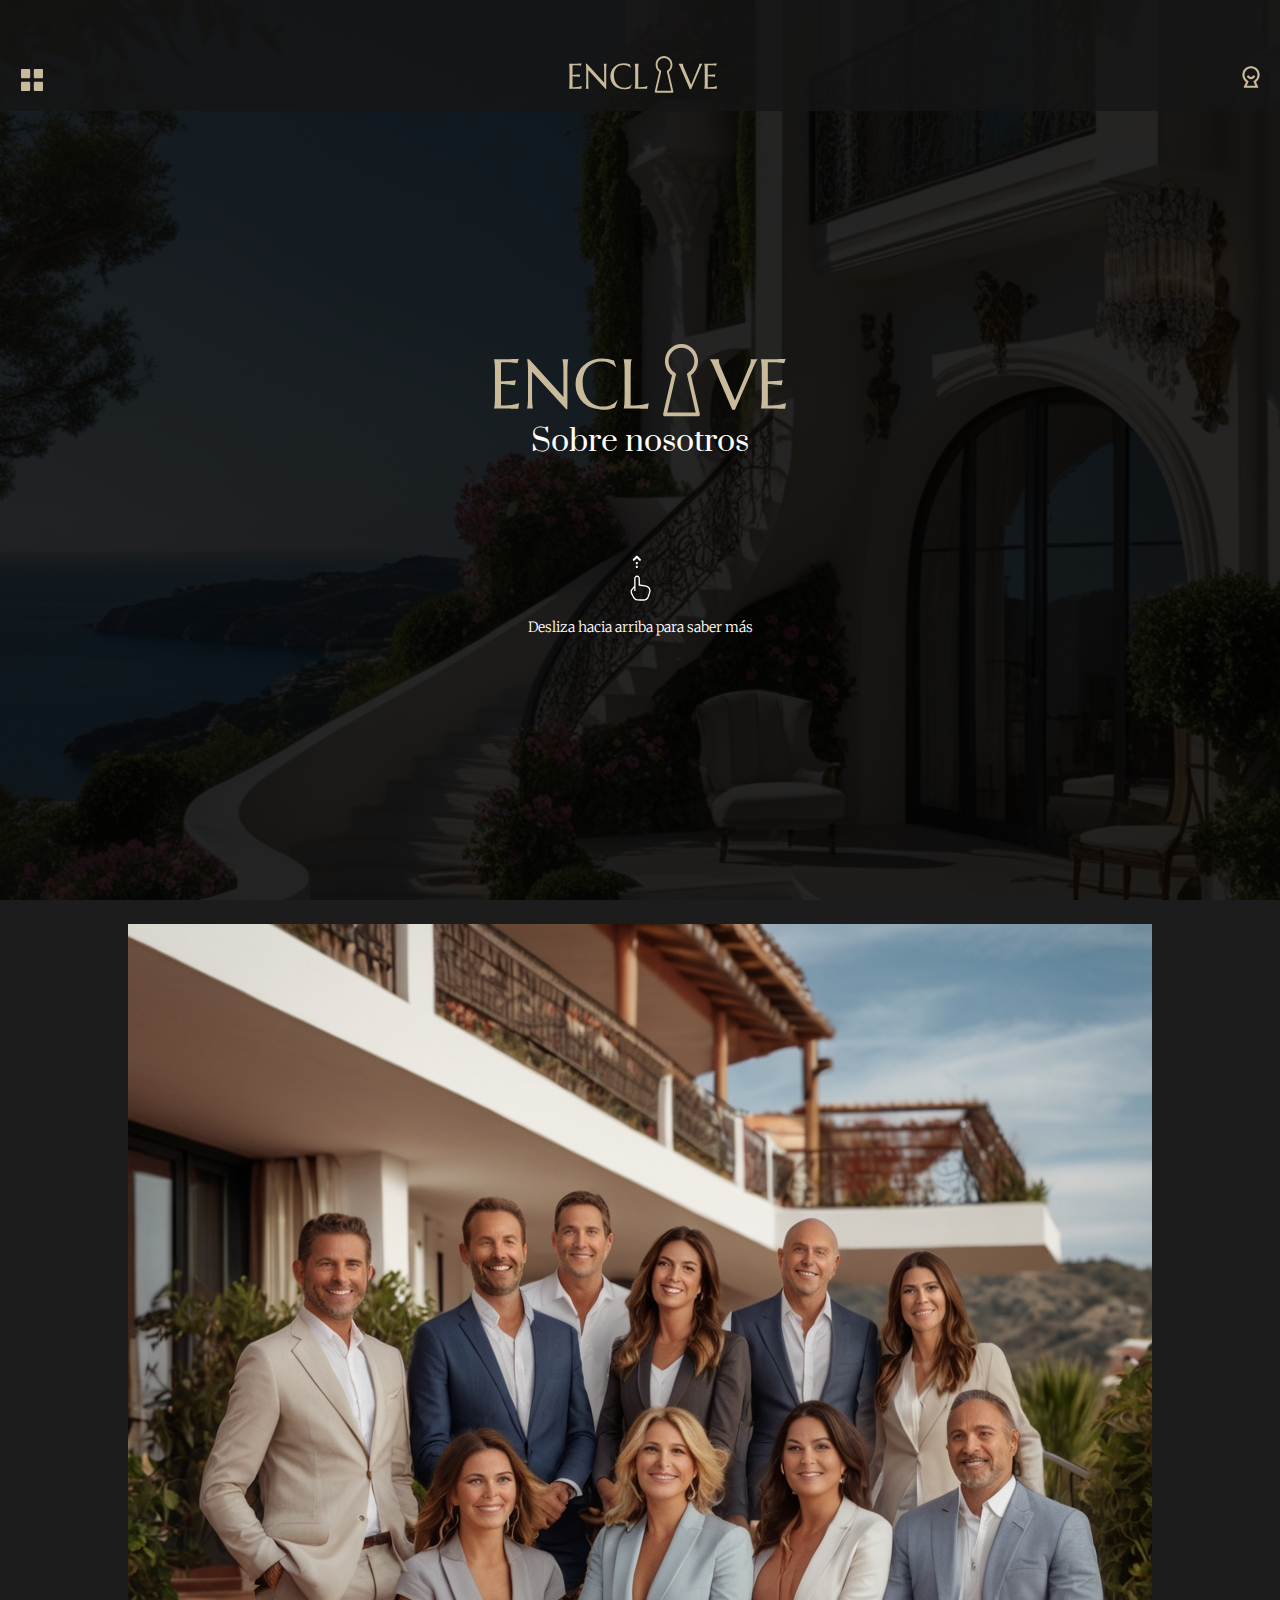
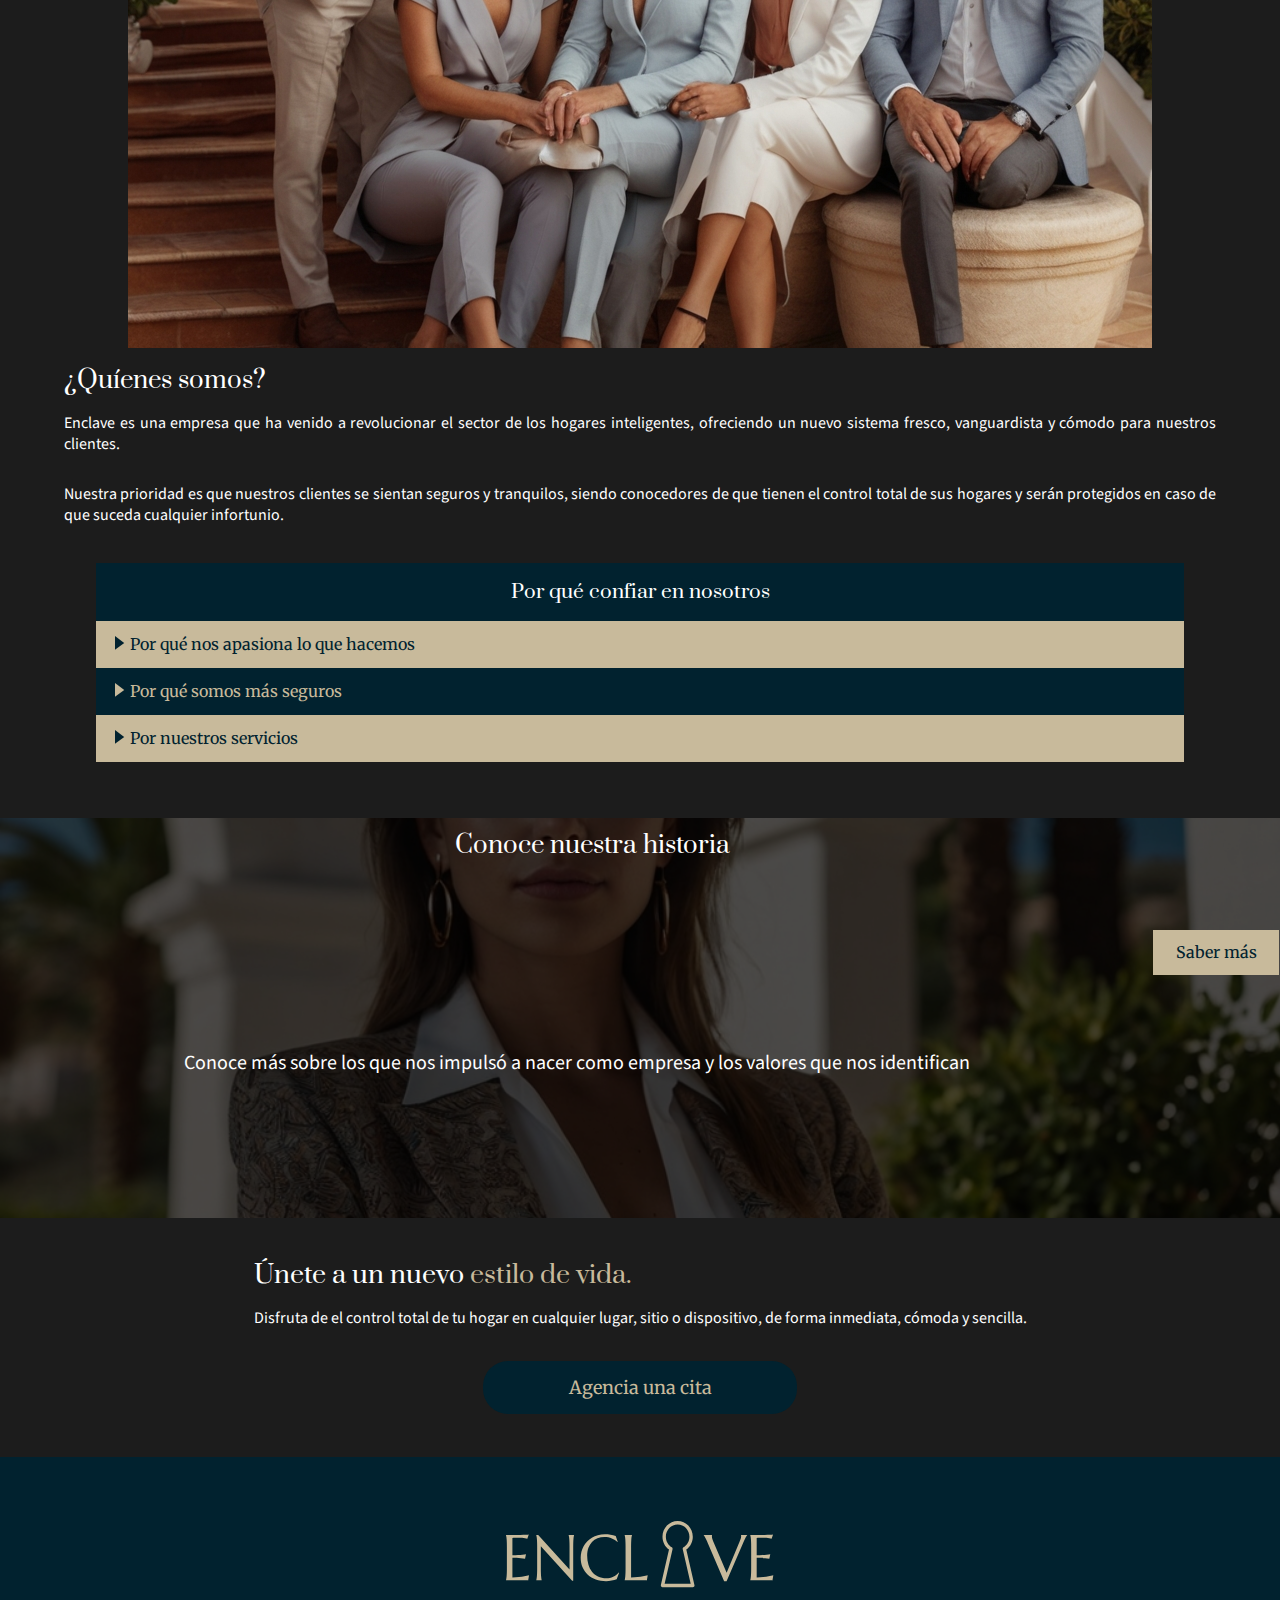
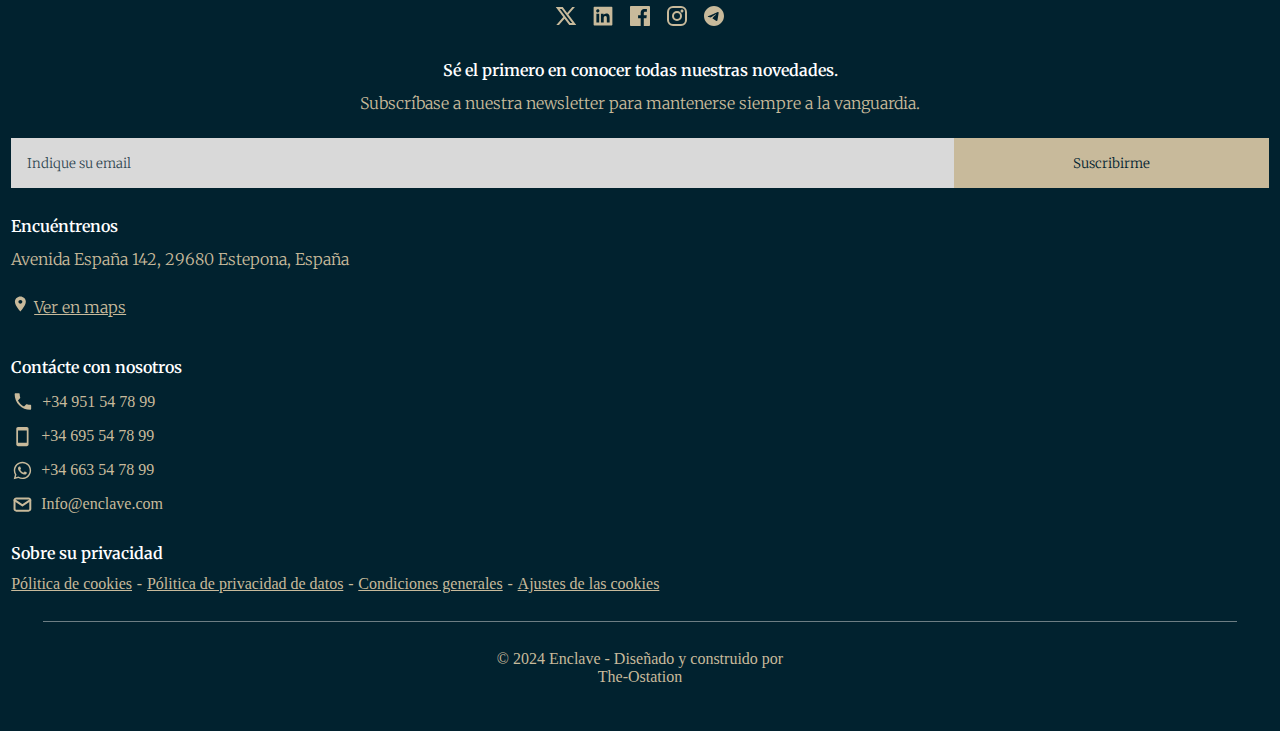
==== commit 13cc1007: "P3 - SIST/PP" ====
--- a/about_us.html
+++ b/about_us.html
@@ -9,7 +9,7 @@
     <link rel="stylesheet" href="CSS/css.css">
     <script src="js/jquery-3.7.1.min.js"></script>
     <script src="js/jq.js"></script>
-    <title>ENCLAVE</title>
+    <title>ENCLAVE - Sobre nosotros</title>
 </head>
 
 <body>
@@ -97,65 +97,83 @@
             </div>
         </div>
         <section id="our-team">
-            <picture>
-                <img src="images/photos/our_team.webp" alt="corporative photo">
-            </picture>
+                <picture>
+                    <img src="images/photos/our_team.webp" alt="corporative photo">
+                </picture>
             <div>
                 <h2 class="subtitles">¿Quíenes somos?</h2>
                 <p class="text justify">
-                    Enclave es una empresa que ha venido a revolucionar el sector de los hogares inteligentes, ofreciendo un nuevo sistema fresco, vanguardista y cómodo para nuestros clientes. 
+                    Enclave es una empresa que ha venido a revolucionar el sector de los hogares inteligentes,
+                    ofreciendo un nuevo sistema fresco, vanguardista y cómodo para nuestros clientes.
                 </p>
                 <p class="text justify">
-                    Nuestra prioridad es que nuestros clientes se sientan seguros y tranquilos, siendo conocedores de que tienen el control total de sus hogares y serán protegidos en caso de que suceda cualquier infortunio.</p>
+                    Nuestra prioridad es que nuestros clientes se sientan seguros y tranquilos, siendo conocedores de
+                    que tienen el control total de sus hogares y serán protegidos en caso de que suceda cualquier
+                    infortunio.</p>
             </div>
         </section>
         <section id="rely-on-us">
             <h2 class="subtitles">Por qué confiar en nosotros</h2>
             <article id="our-passion" class="dropdown">
                 <button class="dropdown-btn alternative">
-                  <span class="icon">
-                    <svg width="24" height="24" viewBox="0 0 24 24" fill="none" xmlns="http://www.w3.org/2000/svg">
-                        <path d="M9 18.8462L18.2308 11.9231L9 5.00004V18.8462Z" fill="#01222F"/>
-                    </svg>                        
-                  </span>
-                  <h3 class="txt-botones oscurecer">Por qué nos apasiona lo que hacemos</h3>
+                    <span class="icon">
+                        <svg width="24" height="24" viewBox="0 0 24 24" fill="none" xmlns="http://www.w3.org/2000/svg">
+                            <path d="M9 18.8462L18.2308 11.9231L9 5.00004V18.8462Z" fill="#01222F" />
+                        </svg>
+                    </span>
+                    <h3 class="txt-botones oscurecer">Por qué nos apasiona lo que hacemos</h3>
                 </button>
                 <div class="dropdown-content f-alternative">
-                  <p class="text oscurecer justify">
-                    Nuestra pasión por la tecnología nos hace mantenernos siempre a la vanguardia para lo que siempre dispondrá de las tecnologías más fiables y seguras del mercado, para que pueda tener el confort y la tranquilidad que tanto merece.
-                  </p>
-                </div>
-              </article>
+                    <p class="text oscurecer justify">
+                        Nuestra pasión por la tecnología nos hace mantenernos siempre a la vanguardia para lo que
+                        siempre dispondrá de las tecnologías más fiables y seguras del mercado, para que pueda tener el
+                        confort y la tranquilidad que tanto merece.
+                    </p>
+                </div>
+            </article>
             <article id="our-security" class="dropdown">
                 <button class="dropdown-btn normal">
                     <span class="icon">
                         <svg width="24" height="24" viewBox="0 0 24 24" fill="none" xmlns="http://www.w3.org/2000/svg">
-                            <path d="M9 18.8462L18.2308 11.9231L9 5.00004V18.8462Z" fill="#C8BA9B"/>
-                        </svg>                                  
+                            <path d="M9 18.8462L18.2308 11.9231L9 5.00004V18.8462Z" fill="#C8BA9B" />
+                        </svg>
                     </span>
                     <h3 class="txt-botones resaltar">Por qué somos más seguros</h3>
-                  </button>
-                  <div class="dropdown-content">
+                </button>
+                <div class="dropdown-content">
                     <p class="text resaltar justify">
-                      Nuestra pasión por la tecnología nos hace mantenernos siempre a la vanguardia para lo que siempre dispondrá de las tecnologías más fiables y seguras del mercado, para que pueda tener el confort y la tranquilidad que tanto merece.
+                        Nuestra pasión por la tecnología nos hace mantenernos siempre a la vanguardia para lo que
+                        siempre dispondrá de las tecnologías más fiables y seguras del mercado, para que pueda tener el
+                        confort y la tranquilidad que tanto merece.
                     </p>
-                  </div>
+                </div>
             </article>
             <article id="our-services" class="dropdown">
                 <button class="dropdown-btn alternative">
                     <span class="icon">
                         <svg width="24" height="24" viewBox="0 0 24 24" fill="none" xmlns="http://www.w3.org/2000/svg">
-                            <path d="M9 18.8462L18.2308 11.9231L9 5.00004V18.8462Z" fill="#01222F"/>
-                        </svg>        
+                            <path d="M9 18.8462L18.2308 11.9231L9 5.00004V18.8462Z" fill="#01222F" />
+                        </svg>
                     </span>
                     <h3 class="txt-botones oscurecer">Por nuestros servicios</h3>
-                  </button>
-                  <div class="dropdown-content f-alternative">
+                </button>
+                <div class="dropdown-content f-alternative">
                     <p class="text justify oscurecer">
-                      Nuestra pasión por la tecnología nos hace mantenernos siempre a la vanguardia para lo que siempre dispondrá de las tecnologías más fiables y seguras del mercado, para que pueda tener el confort y la tranquilidad que tanto merece.
+                        Nuestra pasión por la tecnología nos hace mantenernos siempre a la vanguardia para lo que
+                        siempre dispondrá de las tecnologías más fiables y seguras del mercado, para que pueda tener el
+                        confort y la tranquilidad que tanto merece.
                     </p>
-                  </div>
+                </div>
             </article>
+        </section>
+        <section id="our-history">
+            <div>
+                <h2 class="subtitles">Conoce nuestra historia</h2>
+                <p class="text">
+                    Conoce más sobre los que nos impulsó a nacer como empresa y los valores que nos identifican
+                </p>
+                <span class="txt-botones oscurecer">Saber más</span>
+            </div>
         </section>
         <section id="agenciarCita">
             <h2 class="subtitles">Únete a un nuevo <span class="resaltar">estilo de vida.</span></h2>
--- a/CSS/css.css
+++ b/CSS/css.css
@@ -1,78 +1,94 @@
 @import url('https://fonts.googleapis.com/css2?family=Prata&display=swap');
 @import url('https://fonts.googleapis.com/css2?family=Mada:wght@200..900&family=Prata&display=swap');
 @import url('https://fonts.googleapis.com/css2?family=Mada:wght@200..900&family=Merriweather:ital,wght@0,300;0,400;0,700;0,900;1,300;1,400;1,700;1,900&family=Prata&display=swap');
-*{
+
+* {
     box-sizing: border-box;
     padding: 0;
     margin: 0;
 }
-body{
+
+body {
     background-color: #1C1C1C;
 }
+
 /*TEXT//TEXTOS*/
-.subtitles{
+.subtitles {
     font-family: "Prata", serif;
     font-weight: 400;
     font-style: normal;
     color: white;
 }
-.text{
+
+.text {
     font-family: "Mada", serif;
     font-weight: 400;
     font-style: normal;
     color: white;
 }
-.encabezado{
+
+.encabezado {
     font-family: "Merriweather", serif;
     font-weight: 600;
     font-style: normal;
-    color:white;
-}
-.txt-opinion{
+    color: white;
+}
+
+.txt-opinion {
     font-family: "Merriweather", serif;
     font-weight: 600;
     font-style: italic;
-    color:white;
-}
-.txt-botones{
+    color: white;
+}
+
+.txt-botones {
     font-family: "Merriweather", serif;
     font-weight: 400;
     font-style: normal;
 }
-.txt-footer{
+
+.txt-footer {
     font-family: "Merriweather", serif;
     font-weight: 200;
     font-style: light;
-    color:white;
-}
-.txt-input{
+    color: white;
+}
+
+.txt-input {
     font-family: "Merriweather", serif;
     font-weight: 200;
     font-style: light;
 }
-.resaltar{
+
+.resaltar {
     color: #C8BA9B;
 }
-.oscurecer{
+
+.oscurecer {
     color: #01222F;
 }
-.undeline{
+
+.undeline {
     text-decoration: underline;
 }
-.justify{
+
+.justify {
     text-align: justify;
 }
-.normal{
+
+.normal {
     background-color: #01222F;
     color: #C8BA9B;
 }
-.alternative{
+
+.alternative {
     background-color: #C8BA9B;
     color: #01222F;
 }
+
 /*ESTILOS GENERALES*/
 /*HEADER*/
-header.default{
+header.default {
     display: flex;
     justify-content: space-between;
     background-color: rgba(21, 21, 21, .8);
@@ -81,20 +97,25 @@
     position: fixed;
     width: 100%;
 }
-header.default>*{
+
+header.default>* {
     margin-top: 2.5rem;
     padding: 0;
 }
-header.default> .menu, header.default> .user{
+
+header.default>.menu,
+header.default>.user {
     margin-top: 3rem;
     padding: 0;
 }
+
 /*MAIN*/
-div.header-dummy{
+div.header-dummy {
     height: 5.5rem;
 }
+
 /*COVER//PORTADA*/
-div.cover{
+div.cover {
     background-image: url("../images/photos/main_cover_image.webp");
     background-size: cover;
     height: 24.25rem;
@@ -102,7 +123,8 @@
     align-items: center;
     text-align: center;
 }
-div.content{
+
+div.content {
     background-color: rgba(0, 0, 0, .7);
     height: 24.25rem;
     display: flex;
@@ -110,36 +132,42 @@
     text-align: center;
 
 }
-div.content>p{
-    color:white;
+
+div.content>p {
+    color: white;
     font-size: 32px;
 }
+
 /*DESCRIPCION MAIN*/
-section#description{
+section#description {
     display: flex;
     flex-direction: column;
     padding: 1rem;
     gap: 1rem;
 }
-section#description>h2{
+
+section#description>h2 {
     font-size: 25px;
     width: 90%;
 }
-section#description>article{
+
+section#description>article {
     display: flex;
     flex-direction: column;
     text-align: justify;
     gap: 1.2rem;
     font-size: 16px;
 }
+
 /*TESTIMONIALS MAIN*/
-section#testimonials{
+section#testimonials {
     display: flex;
     flex-direction: column;
     padding: 1rem;
     gap: 1rem;
 }
-section#testimonials>h2{
+
+section#testimonials>h2 {
     display: flex;
     align-items: center;
     gap: 0.7rem;
@@ -147,17 +175,19 @@
 }
 
 /*AGENCIAR CITA*/
-section#agenciarCita{
+section#agenciarCita {
     display: flex;
     flex-direction: column;
     padding: 1rem;
     gap: 1rem;
 }
-section#agenciarCita>h2{
+
+section#agenciarCita>h2 {
     font-size: 25px;
     width: 75%;
 }
-section#agenciarCita>article{
+
+section#agenciarCita>article {
     display: flex;
     flex-direction: column;
     align-items: center;
@@ -165,37 +195,41 @@
     gap: 1.2rem;
     font-size: 16px;
 }
-button.txt-botones{
-   transition: all 0.3s ease-in-out ;
-   width:314px ;
-   height:53px ;
-   border-radius: 25px;
-   border: none;
-   font-size:18px ;
-}
-button.txt-botones:hover{
-    background-color:#C8BA9B ;
-    color: #01222F;
- }
-
- a.txt-botones.button{
-    transition: all 0.3s ease-in-out ;
-    width:314px ;
-    height:53px ;
+
+button.txt-botones {
+    transition: all 0.3s ease-in-out;
+    width: 314px;
+    height: 53px;
     border-radius: 25px;
     border: none;
-    font-size:18px ;
- }
- /*FOOTER*/
- a{
+    font-size: 18px;
+}
+
+button.txt-botones:hover {
+    background-color: #C8BA9B;
+    color: #01222F;
+}
+
+a.txt-botones.button {
+    transition: all 0.3s ease-in-out;
+    width: 314px;
+    height: 53px;
+    border-radius: 25px;
+    border: none;
+    font-size: 18px;
+}
+
+/*FOOTER*/
+a {
     text-decoration: none;
- }
-
- a.button.txt-botones:hover{
-    background-color:#C8BA9B ;
+}
+
+a.button.txt-botones:hover {
+    background-color: #C8BA9B;
     color: #01222F;
- }
- footer{
+}
+
+footer {
     margin-top: 1.7rem;
     flex-wrap: wrap;
     display: flex;
@@ -207,124 +241,139 @@
     padding-top: 4rem;
     padding-bottom: 2rem;
     gap: 1.75rem;
- }
- /*social*/
- footer div.footer-social{
-    display: flex;
-    flex-flow:column ;
+}
+
+/*social*/
+footer div.footer-social {
+    display: flex;
+    flex-flow: column;
     gap: 1rem;
     align-items: center;
     width: 100%;
- }
- footer div.footer-social nav{
+}
+
+footer div.footer-social nav {
     display: flex;
     gap: 0.8rem;
- }
- /*newsletter*/
- footer div.footer-newsletter{
-    display: flex;
-    flex-flow:column ;
+}
+
+/*newsletter*/
+footer div.footer-newsletter {
+    display: flex;
+    flex-flow: column;
     gap: 0.8rem;
     align-items: center;
     width: 100%;
- }
- footer div.footer-newsletter form span{
+}
+
+footer div.footer-newsletter form span {
     display: flex;
     align-items: center;
     height: 50px;
-    background-color:#D9D9D9;
- }
- footer div.footer-newsletter form{
-    width: 100%;
- }
- footer div.footer-newsletter form span input{
+    background-color: #D9D9D9;
+}
+
+footer div.footer-newsletter form {
+    width: 100%;
+}
+
+footer div.footer-newsletter form span input {
     height: 50px;
     width: 75%;
     background: none;
     border: none;
-    outline:none;
+    outline: none;
     color: rgba(1, 34, 47, 0.8);
-    background-color:#D9D9D9;
+    background-color: #D9D9D9;
     padding-left: 1rem;
- }
- footer div.footer-newsletter form span input::placeholder{
+}
+
+footer div.footer-newsletter form span input::placeholder {
     color: rgba(1, 34, 47, 0.8);
- }
- footer div.footer-newsletter form span button{
+}
+
+footer div.footer-newsletter form span button {
     height: 50px;
     width: 25%;
     background: none;
     border: none;
-    outline:none;
+    outline: none;
     color: rgba(1, 34, 47, 1);
-    background-color:#C8BA9B;
- }
+    background-color: #C8BA9B;
+}
+
 /*location*/
-footer div.footer-location{
-    display: flex;
-    flex-flow:column ;
+footer div.footer-location {
+    display: flex;
+    flex-flow: column;
     gap: 0.8rem;
     align-items: flex-start;
     width: 100%;
- }
+}
+
 /*contact-us*/
-footer div.footer-contact-us{
-    display: flex;
-    flex-flow:column ;
+footer div.footer-contact-us {
+    display: flex;
+    flex-flow: column;
     gap: 0.8rem;
     align-items: flex-start;
     width: 100%;
- }
-
- footer div.footer-contact-us nav{
-    display: flex;
-    flex-flow:column ;
+}
+
+footer div.footer-contact-us nav {
+    display: flex;
+    flex-flow: column;
     gap: 0.8rem;
     align-items: flex-start;
- }
-
- footer div.footer-contact-us nav a{
+}
+
+footer div.footer-contact-us nav a {
     display: flex;
     gap: 0.5rem;
     align-items: center;
- }
- /*privacy*/
- footer div.footer-privacy{
-    display: flex;
-    flex-flow:column ;
+}
+
+/*privacy*/
+footer div.footer-privacy {
+    display: flex;
+    flex-flow: column;
     gap: 0.8rem;
     align-items: flex-start;
     width: 100%;
- }
- footer div.footer-privacy nav{
+}
+
+footer div.footer-privacy nav {
     display: flex;
     flex-wrap: wrap;
     gap: 0.3rem;
     justify-content: flex-start;
- }
- /*divider*/
- footer div.divider{
+}
+
+/*divider*/
+footer div.divider {
     height: 1px;
     width: 95%;
     background-color: rgba(217, 217, 217, 0.5);
- }
- /*atributtion*/
- footer div.footer-attribution{
+}
+
+/*atributtion*/
+footer div.footer-attribution {
     display: flex;
     justify-content: center;
     width: 300px;
     text-align: center;
- }
- /*---------------- M E N U ----------------*/
-
- div#contenedor-menu{
+}
+
+/*---------------- M E N U ----------------*/
+
+div#contenedor-menu {
     position: fixed;
     top: 0;
     left: 0;
     width: 100vw;
     height: 100vh;
-    opacity: 0; 
-    pointer-events: none; 
+    opacity: 0;
+    pointer-events: none;
     transition: opacity 0.3s ease-in-out;
     z-index: 1000;
     height: 100vh;
@@ -334,49 +383,54 @@
 
 div#contenedor-menu.active {
     opacity: 1;
-    pointer-events: auto; 
-}
-
-header.menu{
-    padding-top:4rem ;
-    padding-left:1rem ;
-    padding-right:0.8rem ;
-}
-div#separador{
+    pointer-events: auto;
+}
+
+header.menu {
+    padding-top: 4rem;
+    padding-left: 1rem;
+    padding-right: 0.8rem;
+}
+
+div#separador {
     flex-basis: 0.2rem;
     background-color: #C8BA9B;
 }
-main.menu nav{
+
+main.menu nav {
     display: flex;
     flex-flow: column;
     gap: 10px;
     height: 100%;
     margin-left: 1rem;
-    padding-top:4rem ;
+    padding-top: 4rem;
     font-size: 28px;
 }
 
- div#contenedor-menu{
+div#contenedor-menu {
     display: flex;
     height: 100vh;
     gap: 2px;
 }
-header.menu{
-    padding-top:4rem ;
-    padding-left:1rem ;
-    padding-right:0.8rem ;
-}
-div#separador{
+
+header.menu {
+    padding-top: 4rem;
+    padding-left: 1rem;
+    padding-right: 0.8rem;
+}
+
+div#separador {
     flex-basis: 0.2rem;
     background-color: #C8BA9B;
 }
-main.menu nav{
+
+main.menu nav {
     display: flex;
     flex-flow: column;
     gap: 10px;
     height: 100%;
     margin-left: 1rem;
-    padding-top:4rem ;
+    padding-top: 4rem;
     font-size: 28px;
 }
 
@@ -386,8 +440,8 @@
 }
 
 
- /*---------------- L O G I N ----------------*/
- header.header-login{
+/*---------------- L O G I N ----------------*/
+header.header-login {
     display: flex;
     justify-content: space-between;
     padding: 1rem;
@@ -395,65 +449,74 @@
     position: fixed;
     width: 100%;
 }
-header.header-login>*{
+
+header.header-login>* {
     margin-top: 2.5rem;
     padding: 0;
 }
-header.header-login> .menu, header> .user{
+
+header.header-login>.menu,
+header>.user {
     margin-top: 3rem;
     padding: 0;
 }
+
 /*Info*/
-main{
-    display: flex;
-    flex-flow:column ;
+main {
+    display: flex;
+    flex-flow: column;
     align-items: center;
     gap: 1.5rem;
 }
-main div.info{
-    padding-top:2rem;
-    display: flex;
-    flex-flow: column;
-    align-items: center;
-    gap:0.5rem;
-}
-main div.aditional-info{
+
+main div.info {
+    padding-top: 2rem;
+    display: flex;
+    flex-flow: column;
+    align-items: center;
+    gap: 0.5rem;
+}
+
+main div.aditional-info {
     text-align: center;
     width: 70%;
     font-size: 14px;
-    color:#9A9A9A ;
-}
+    color: #9A9A9A;
+}
+
 /*form*/
 main form p {
     display: flex;
     align-items: center;
     height: 50px;
     width: 100%;
-    background-color:#D9D9D9;
- }
-
- main form{
+    background-color: #D9D9D9;
+}
+
+main form {
     display: flex;
     flex-flow: column;
     gap: 1rem;
     width: 90%;
     align-items: center;
- }
- 
- main form p input{
+}
+
+main form p input {
     height: 50px;
     width: 75%;
     background: none;
     border: none;
-    outline:none;
+    outline: none;
     color: rgba(1, 34, 47, 0.8);
-    background-color:#D9D9D9;
+    background-color: #D9D9D9;
     padding-left: 1rem;
- }
- main form p input::placeholder{
+}
+
+main form p input::placeholder {
     color: rgba(1, 34, 47, 0.8);
- }
- main form p span{
+}
+
+main form p span {
     display: flex;
     align-items: center;
     justify-content: center;
@@ -461,86 +524,88 @@
     width: 25%;
     background: none;
     border: none;
-    outline:none;
+    outline: none;
     color: rgba(1, 34, 47, 1);
-    background-color:#C8BA9B;
- }
-
- main form div{
+    background-color: #C8BA9B;
+}
+
+main form div {
     display: flex;
     flex-flow: column;
     gap: 0.7rem;
     width: 90%;
     align-items: center;
- }
- main.login a{
-    color:white;
+}
+
+main.login a {
+    color: white;
     font-size: 14px;
     text-decoration: underline;
- }
-
- main form p.error input::placeholder{
-    color: #AE1916 ;
- }
-
- main form p.error span svg{
-    color: #AE1916 ;
- }
-
-  /*---------------- LOG IN SUSCESSFUL // // // // ----------------*/
-
-  main.login-success div:nth-child(3){
-    display: flex;
-    flex-flow: column;
-    align-items: center;
-  }
-
-  main.login-success div:nth-child(3) div:nth-child(1){
+}
+
+main form p.error input::placeholder {
+    color: #AE1916;
+}
+
+main form p.error span svg {
+    color: #AE1916;
+}
+
+/*---------------- LOG IN SUSCESSFUL // // // // ----------------*/
+
+main.login-success div:nth-child(3) {
+    display: flex;
+    flex-flow: column;
+    align-items: center;
+}
+
+main.login-success div:nth-child(3) div:nth-child(1) {
     display: flex;
     align-items: center;
     justify-content: center;
     height: 12rem;
-    width:12rem;
+    width: 12rem;
     border-radius: 50%;
     overflow: hidden;
-  }
-  main.login-success div:nth-child(3) picture>img{
+}
+
+main.login-success div:nth-child(3) picture>img {
     border-radius: 50%;
     height: 13rem;
-  }
-
-  main.login-success * p:nth-child(2){
+}
+
+main.login-success * p:nth-child(2) {
     margin-top: 1rem;
     font-size: 1.56rem;
-  }
-
-  main.login-success * p:nth-child(3){
+}
+
+main.login-success * p:nth-child(3) {
     font-size: 0.875rem;
-  }
-
-  /*---------------- SUCCESS ----------------*/
-
-  main.success div:nth-child(3){
-    display: flex;
-    flex-flow: column;
-    align-items: center;
-  }
-
-  main.success * p:nth-child(2){
+}
+
+/*---------------- SUCCESS ----------------*/
+
+main.success div:nth-child(3) {
+    display: flex;
+    flex-flow: column;
+    align-items: center;
+}
+
+main.success * p:nth-child(2) {
     text-align: center;
     margin-top: 0.8rem;
     font-size: 1.56rem;
     width: 80%;
-  }
-
-  main.success * p:nth-child(3){
+}
+
+main.success * p:nth-child(3) {
     font-size: 0.875rem;
     margin-top: 0.8rem;
-  }
-
-  /*---------------- PROPERTIES / LISTADO DE PROPIEDADES ----------------*/
-
-  /*header*/
+}
+
+/*---------------- PROPERTIES / LISTADO DE PROPIEDADES ----------------*/
+
+/*header*/
 header.properties {
     display: flex;
     flex-direction: column;
@@ -555,10 +620,13 @@
     padding: 1rem;
     height: 6.938rem;
 }
+
 header.properties div:nth-child(1)>* {
     margin-top: 2.5rem;
 }
-header.properties div:nth-child(1) .menu, header.properties div:nth-child(1)  .user{
+
+header.properties div:nth-child(1) .menu,
+header.properties div:nth-child(1) .user {
     margin-top: 3rem;
     padding: 0;
 }
@@ -572,32 +640,33 @@
     height: 4.5rem;
 }
 
-header.properties div:last-child span:nth-child(1), 
+header.properties div:last-child span:nth-child(1),
 header.properties div:last-child span:nth-child(3) {
     display: flex;
     justify-content: center;
     align-items: center;
     height: 3.125rem;
     width: 5.75rem;
-    background-color: rgba(200, 186, 155,1);
+    background-color: rgba(200, 186, 155, 1);
     padding: 1rem;
 }
 
 
 
 /*body*/
-main.properties div.header-dummy{
+main.properties div.header-dummy {
     height: 10rem;
 }
 
 /*LISTADO DE PROPIEDADES*/
-section#property-list{
+section#property-list {
     display: flex;
     flex-wrap: wrap;
-    width:80%;
-    gap:1rem;
+    width: 80%;
+    gap: 1rem;
     margin-top: 1.3rem;
 }
+
 /*TARJETA DE PROPIEDAD*/
 .tarjeta-propiedad {
     width: 100%;
@@ -608,22 +677,23 @@
     display: flex;
     flex-direction: column;
 }
+
 .imagen-property {
-    flex-basis:100%; 
-    background-image: url('../images/photos/main_cover_image.webp'); 
+    flex-basis: 100%;
+    background-image: url('../images/photos/main_cover_image.webp');
     background-size: cover;
     background-position: center;
     display: flex;
 }
 
 .fondo-2 {
-    background-image: url('../images/photos/jeff_opinion.webp'); 
+    background-image: url('../images/photos/jeff_opinion.webp');
     background-size: cover;
     background-position: center;
 }
 
 .fondo-3 {
-    background-image: url('../images/photos/jessica_opinion.webp'); 
+    background-image: url('../images/photos/jessica_opinion.webp');
     background-size: cover;
     background-position: center;
 }
@@ -634,14 +704,14 @@
     background-position: center;
 }
 
-div.imagen-property> div {
+div.imagen-property>div {
     background-color: rgba(0, 0, 0, 0.6);
     display: flex;
-    flex-flow:column;
+    flex-flow: column;
     flex-basis: 100%;
 }
 
-div.imagen-property> div div.iconos {
+div.imagen-property>div div.iconos {
     display: flex;
     padding: 0.6rem;
     justify-content: flex-end;
@@ -670,13 +740,13 @@
 .info-propiedad {
     background-color: rgba(1, 34, 47, 0.68);
     display: flex;
-    flex-flow:column;
-    flex-basis:23% ;
-    justify-content: center;
-    align-items: center;
-}
-
-.info-propiedad>p{
+    flex-flow: column;
+    flex-basis: 23%;
+    justify-content: center;
+    align-items: center;
+}
+
+.info-propiedad>p {
     margin: 0;
     text-align: center;
 }
@@ -684,49 +754,54 @@
 
 /*---------------- USER OPTIONS ----------------*/
 
-main.user_options div.header-dummy{
+main.user_options div.header-dummy {
     height: 3.5rem;
 }
 
-main.user_options div:nth-child(3){
-    display: flex;
-    flex-flow: column;
-    align-items: center;
-  }
-
-  main.user_options div:nth-child(3) div:nth-child(1){
+main.user_options div:nth-child(3) {
+    display: flex;
+    flex-flow: column;
+    align-items: center;
+}
+
+main.user_options div:nth-child(3) div:nth-child(1) {
     display: flex;
     align-items: center;
     justify-content: center;
     height: 12rem;
-    width:12rem;
+    width: 12rem;
     border-radius: 50%;
     overflow: hidden;
-  }
-  main.user_options div:nth-child(3) picture>img{
+}
+
+main.user_options div:nth-child(3) picture>img {
     border-radius: 50%;
     height: 13rem;
-  }
-
-  main.user_options * p:nth-child(2){
+}
+
+main.user_options * p:nth-child(2) {
     margin-top: 1rem;
     font-size: 1.125rem;
-  }
+}
+
 /*Opciones*/
-div#opciones{
-    display: flex;
-    flex-flow: column;
-    gap:1rem;
+div#opciones {
+    display: flex;
+    flex-flow: column;
+    gap: 1rem;
     width: 90%;
 }
-a.input-txt{
+
+a.input-txt {
     display: flex;
     flex-basis: 100%;
 }
-a.input-txt>*{
+
+a.input-txt>* {
     height: 3rem;
 }
-a.input-txt div:nth-child(1){
+
+a.input-txt div:nth-child(1) {
     display: flex;
     align-items: center;
     justify-content: flex-start;
@@ -734,7 +809,8 @@
     padding-left: 1rem;
     flex-basis: 80%;
 }
-a.input-txt div:nth-child(2){
+
+a.input-txt div:nth-child(2) {
     display: flex;
     align-items: center;
     justify-content: center;
@@ -742,19 +818,20 @@
     flex-basis: 20%;
 }
 
-main.user_options button{
-    background-color:#C8BA9B ;
+main.user_options button {
+    background-color: #C8BA9B;
     color: #01222F;
 }
 
-main.user_options button:hover{
-    background-color:#01222F ;
+main.user_options button:hover {
+    background-color: #01222F;
     color: #C8BA9B;
 }
 
-  /*---------------- AÑADIR HOGAR ----------------*/
-
-main.add_house div.qr_code,main.add_house div.code {
+/*---------------- AÑADIR HOGAR ----------------*/
+
+main.add_house div.qr_code,
+main.add_house div.code {
     display: flex;
     flex-flow: column;
     align-items: center;
@@ -764,56 +841,57 @@
 }
 
 
-main.add_house div.qr_code div:nth-child(1){
+main.add_house div.qr_code div:nth-child(1) {
     display: flex;
     align-items: center;
     justify-content: center;
     height: 18rem;
-    width:20rem;
+    width: 20rem;
     border-radius: 5%;
     overflow: hidden;
 }
 
-main.add_house div.qr_code div:nth-child(1) img{
+main.add_house div.qr_code div:nth-child(1) img {
     display: flex;
     height: 40rem;
-    width:20rem;
+    width: 20rem;
     margin-top: 5rem;
     overflow: hidden;
 }
 
-main.add_house div.qr_code p,main.add_house div.code span.text {
+main.add_house div.qr_code p,
+main.add_house div.code span.text {
     text-align: center;
-    font-size:13px;
-    width:80% ;
-}
-
-
-
-main.add_house button#registrar{
-    background-color:#01222F ;
+    font-size: 13px;
+    width: 80%;
+}
+
+
+
+main.add_house button#registrar {
+    background-color: #01222F;
     color: #C8BA9B;
 }
 
-main.add_house button#registar:hover{
-    background-color:#C8BA9B ;
+main.add_house button#registar:hover {
+    background-color: #C8BA9B;
     color: #01222F;
 }
 
-main.add_house button#manual{
-    background-color:#C8BA9B ;
+main.add_house button#manual {
+    background-color: #C8BA9B;
     color: #01222F;
 }
 
-main.add_house button#manual:hover{
-    background-color:#01222F ;
+main.add_house button#manual:hover {
+    background-color: #01222F;
     color: #C8BA9B;
 }
 
-  /*---------------- ABOUT US ----------------*/
-
-  /*PORTADA*/
-  .portada {
+/*---------------- ABOUT US ----------------*/
+
+/*PORTADA*/
+.portada {
     width: 100%;
     height: 100vh;
     background: url('../images/photos/about_us_portada.webp') no-repeat center center;
@@ -825,79 +903,81 @@
     color: white;
 }
 
-.portada > div{
+.portada>div {
     width: 100%;
     height: 100vh;
     background-color: rgba(0, 0, 0, 0.8);
     display: flex;
-    flex-flow:column;
+    flex-flow: column;
     justify-content: center;
     align-items: center;
     text-align: center;
     color: white;
 }
 
-.portada > div{
+.portada>div {
     width: 100%;
     height: 100vh;
     background-color: rgba(0, 0, 0, 0.85);
     display: flex;
-    flex-flow:column;
+    flex-flow: column;
     justify-content: center;
     color: white;
     gap: 5rem;
-    padding-top:5rem ;
-}
-
-.portada > div div p:nth-child(2){
+    padding-top: 5rem;
+}
+
+.portada>div div p:nth-child(2) {
     font-size: 1.875rem;
 }
 
-.portada > div > div:nth-child(2){
-    display: flex;
-    flex-flow: column;
-    gap:0.8rem;
-}
-
-.portada > div > div:nth-child(2) span:last-child{
-    font-size: 0.875rem ;
-}
+.portada>div>div:nth-child(2) {
+    display: flex;
+    flex-flow: column;
+    gap: 0.8rem;
+}
+
+.portada>div>div:nth-child(2) span:last-child {
+    font-size: 0.875rem;
+}
+
 /*SECTION - OUR-TEAM*/
-section#our-team{
-    display: flex;
-    flex-flow:column;
+section#our-team {
+    display: flex;
+    flex-flow: column;
     align-items: center;
     width: 90%;
     gap: 1rem;
 }
 
-section#our-team div{
+section#our-team div {
     display: flex;
     flex-flow: column;
     justify-content: flex-start;
     gap: 1rem;
 }
 
-section#our-team>picture img{
-    height: 22rem;
-    width: auto;
+section#our-team>picture img {
+    width: 100%;
+    height: auto;
+    display: block;
 }
 
 /*SECTION - POR QUE CONFIAR EN NOSOTROS*/
 
-section#rely-on-us{
+section#rely-on-us {
     display: flex;
     flex-wrap: wrap;
     justify-content: center;
     background-color: #01222F;
 }
 
-section#rely-on-us>h2{
+section#rely-on-us>h2 {
     padding: 1rem;
     font-size: 1.2rem;
 }
 
-section#rely-on-us article{
+section#rely-on-us article {
     flex-basis: 100%;
 }
 
@@ -909,39 +989,78 @@
     text-align: left;
     cursor: pointer;
     border: none;
-  }
-  
-  h3 {
+}
+
+h3 {
     margin: 0;
     font-size: 16px;
     color: #2c3e50;
-  }
-  
-  /* Initially hide the dropdown content */
-  .dropdown-content{
+}
+
+/* Initially hide the dropdown content */
+.dropdown-content {
     display: none;
     overflow: hidden;
     padding: 10px 20px;
-    height: 0;  /* Set initial height to 0 */
-  }
-
-  .dropdown-content.f-alternative {
-    background-color: #C8BA9B;
-  }
-  .icon svg {
-    transition: transform 0.3s ease; /* Smooth transition for rotation */
-  }
-  .dropdown.active .icon svg {
+    height: 0;
+    /* Set initial height to 0 */
+}
+
+.dropdown-content.f-alternative {
+    background-color: #C8BA9B;
+}
+
+.icon svg {
+    transition: transform 0.3s ease;
+    /* Smooth transition for rotation */
+}
+
+.dropdown.active .icon svg {
     transform: rotate(90deg);
-  }
-
-  p {
-    margin-bottom:0.8rem;
-  }
-  
-  
-  
-  
-  
-  
-  +}
+
+p {
+    margin-bottom: 0.8rem;
+}
+
+/*Section nuestra historia MOBILE*/
+
+section#our-history {
+    margin-top: 2rem;
+    width: 100%;
+    min-height: 25rem;
+    background-image: url(../images/photos/MonicaMonteverdeAboutUs_1.webp);
+    background-size: cover;
+    background-position: center;
+    background-repeat: no-repeat;
+    display: flex;
+}
+
+section#our-history>div {
+    display: flex;
+    flex-wrap: wrap;
+    flex-basis: 100%;
+    background-color: rgba(0, 0, 0, 0.7);
+    justify-content: center;
+}
+
+section#our-history>div>h2 {
+    padding: 0.7rem;
+    margin-left: -6rem;
+}
+section#our-history>div>p {
+    text-align:center;
+    margin-top: 3rem;
+    font-size: 20px;
+    flex-basis: 90%;
+}
+section#our-history>div>span{
+    text-align: center;
+    background-color: #C8BA9B;
+    display: flex;
+    justify-content: center;
+    align-items: center;
+    padding: 1.4rem;
+    height: 10%;
+    margin-top: -4.5rem;
+}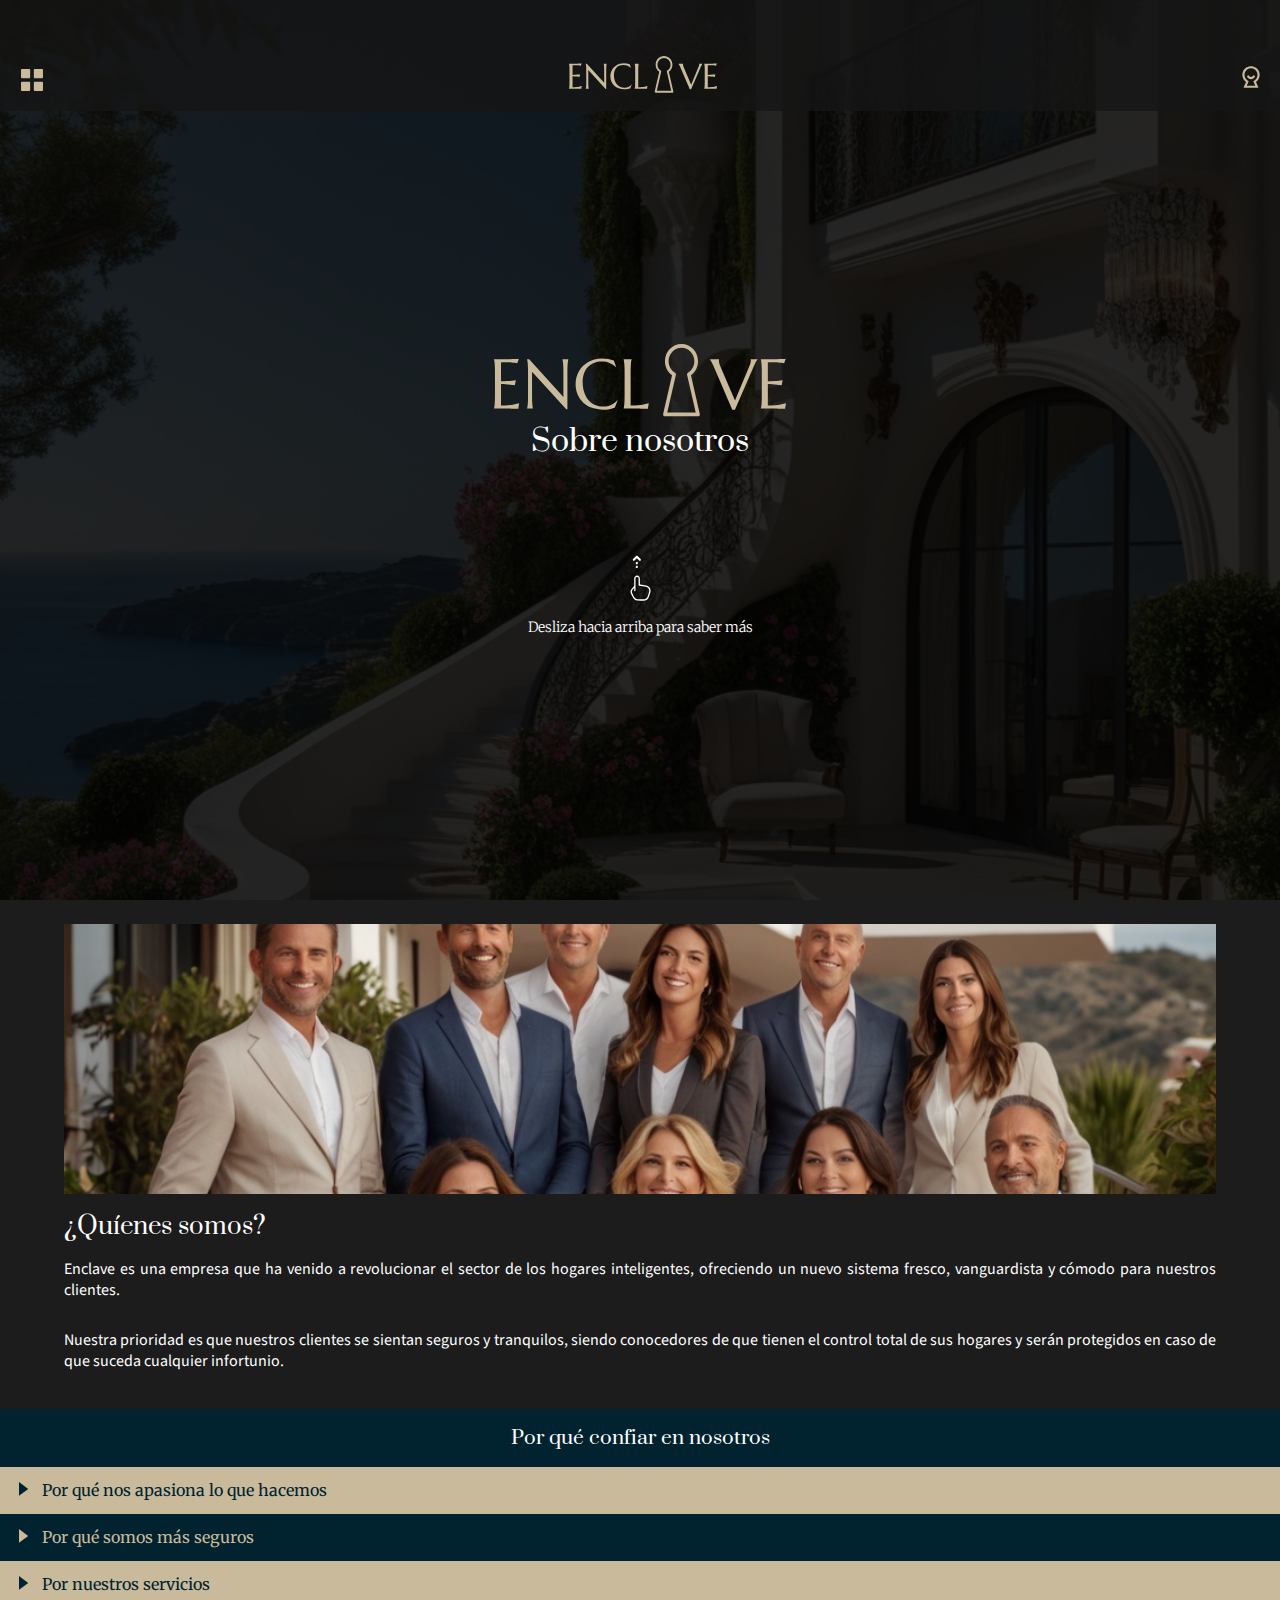
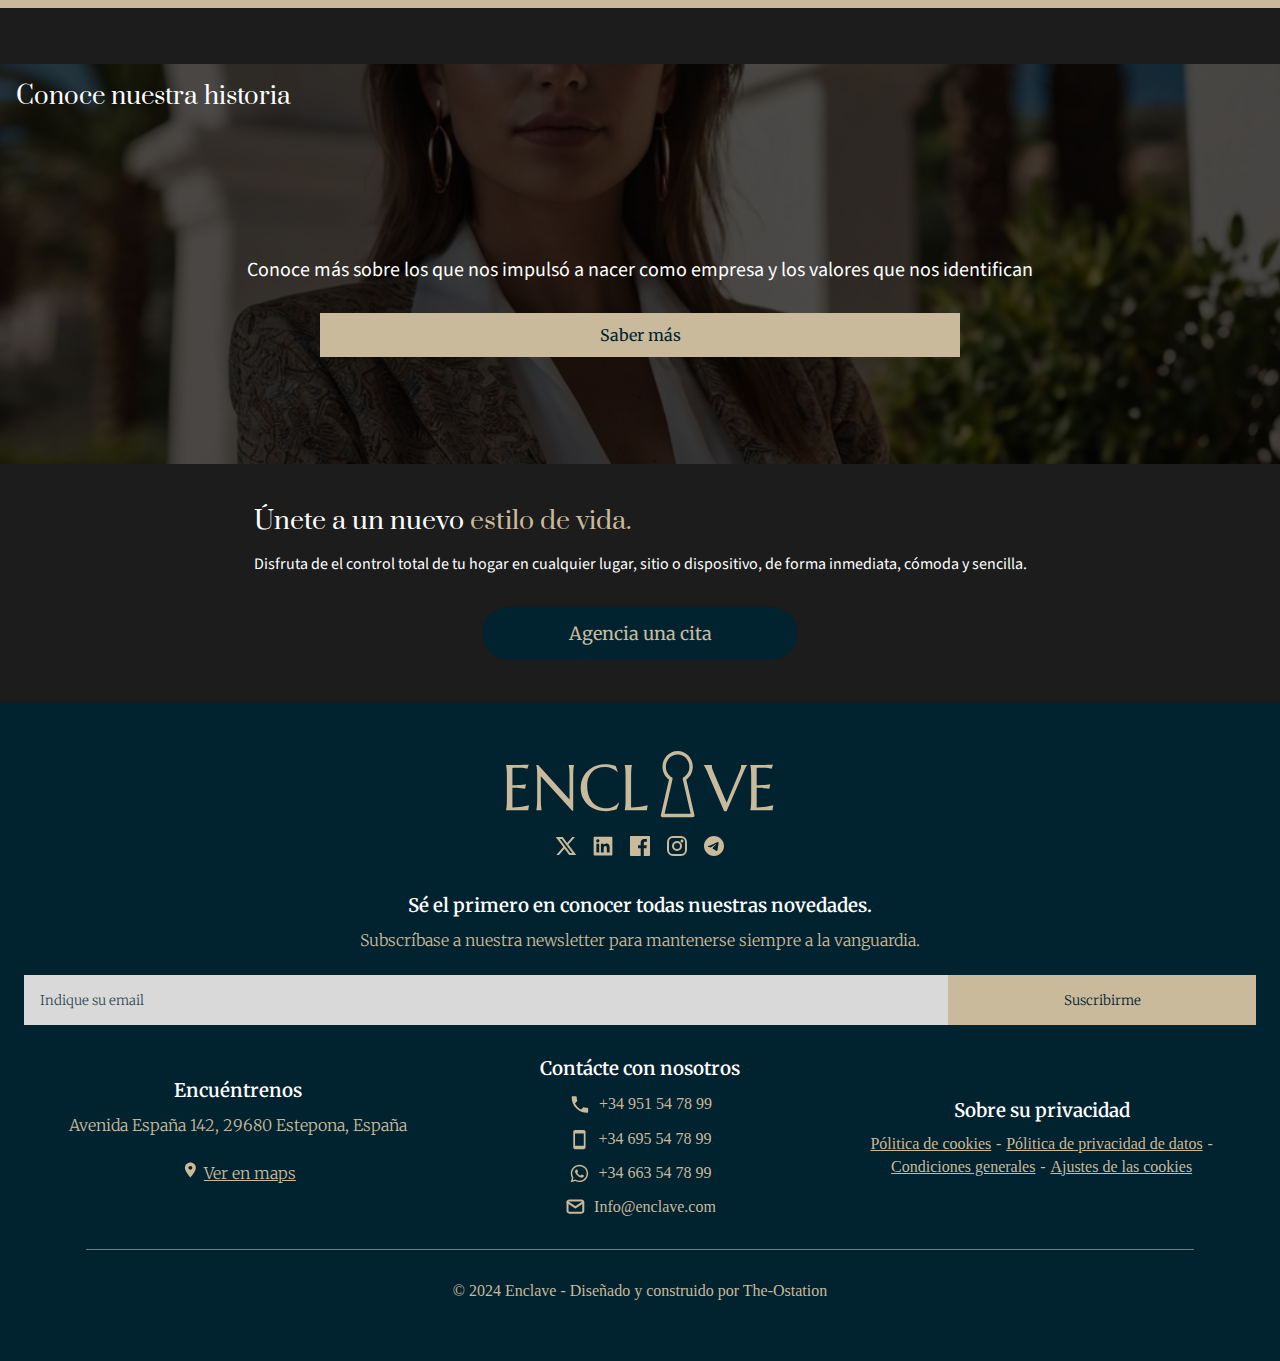
==== commit 4e71a0f3: "P9 - MBL&TBLT AFNSH - PCF/SVO" ====
--- a/about_us.html
+++ b/about_us.html
@@ -58,14 +58,14 @@
                 </span>
             </header>
             <div id="separador"></div>
-            <main class="menu">
+            <div class="menu">
                 <nav>
                     <a href="index.html" class="resaltar encabezado">INICIO</a>
-                    <a href="index.html" class="resaltar encabezado">SOBRE NOSOSTROS</a>
+                    <a href="about_us.html" class="resaltar encabezado">SOBRE NOSOSTROS</a>
                     <a href="index.html" class="resaltar encabezado">TESTIMONIALS</a>
-                    <a href="index.html" class="resaltar encabezado">AGENDA UNA CITA</a>
+                    <a href="cita.html" class="resaltar encabezado">AGENDA UNA CITA</a>
                 </nav>
-            </main>
+            </div>
         </div>
 
         <div class="portada">
@@ -97,9 +97,9 @@
             </div>
         </div>
         <section id="our-team">
-                <picture>
-                    <img src="images/photos/our_team.webp" alt="corporative photo">
-                </picture>
+            <picture>
+                <img src="images/photos/our_team.webp" alt="corporative photo">
+            </picture>
             <div>
                 <h2 class="subtitles">¿Quíenes somos?</h2>
                 <p class="text justify">
@@ -121,7 +121,7 @@
                             <path d="M9 18.8462L18.2308 11.9231L9 5.00004V18.8462Z" fill="#01222F" />
                         </svg>
                     </span>
-                    <h3 class="txt-botones oscurecer">Por qué nos apasiona lo que hacemos</h3>
+                    <p class="txt-botones oscurecer">Por qué nos apasiona lo que hacemos</p>
                 </button>
                 <div class="dropdown-content f-alternative">
                     <p class="text oscurecer justify">
@@ -138,7 +138,7 @@
                             <path d="M9 18.8462L18.2308 11.9231L9 5.00004V18.8462Z" fill="#C8BA9B" />
                         </svg>
                     </span>
-                    <h3 class="txt-botones resaltar">Por qué somos más seguros</h3>
+                    <p class="txt-botones resaltar">Por qué somos más seguros</p>
                 </button>
                 <div class="dropdown-content">
                     <p class="text resaltar justify">
@@ -155,7 +155,7 @@
                             <path d="M9 18.8462L18.2308 11.9231L9 5.00004V18.8462Z" fill="#01222F" />
                         </svg>
                     </span>
-                    <h3 class="txt-botones oscurecer">Por nuestros servicios</h3>
+                    <p class="txt-botones oscurecer">Por nuestros servicios</p>
                 </button>
                 <div class="dropdown-content f-alternative">
                     <p class="text justify oscurecer">
@@ -166,13 +166,15 @@
                 </div>
             </article>
         </section>
-        <section id="our-history">
+        <section id="our-history-preview">
             <div>
                 <h2 class="subtitles">Conoce nuestra historia</h2>
-                <p class="text">
-                    Conoce más sobre los que nos impulsó a nacer como empresa y los valores que nos identifican
-                </p>
-                <span class="txt-botones oscurecer">Saber más</span>
+                <div>
+                    <p class="text">
+                        Conoce más sobre los que nos impulsó a nacer como empresa y los valores que nos identifican
+                    </p>
+                    <span class="txt-botones oscurecer" onclick="window.location.href = 'our-history.html'">Saber más</span>
+                </div>
             </div>
         </section>
         <section id="agenciarCita">
--- a/CSS/css.css
+++ b/CSS/css.css
@@ -76,6 +76,7 @@
     text-align: justify;
 }
 
+/*ESTILOS GENERALES*/
 .normal {
     background-color: #01222F;
     color: #C8BA9B;
@@ -86,7 +87,6 @@
     color: #01222F;
 }
 
-/*ESTILOS GENERALES*/
 /*HEADER*/
 header.default {
     display: flex;
@@ -96,6 +96,7 @@
     height: 6.938rem;
     position: fixed;
     width: 100%;
+    z-index: 10;
 }
 
 header.default>* {
@@ -104,12 +105,13 @@
 }
 
 header.default>.menu,
+header.default>.back,
 header.default>.user {
     margin-top: 3rem;
     padding: 0;
 }
 
-/*MAIN*/
+/* -----------------      INDEX      ------------------- */
 div.header-dummy {
     height: 5.5rem;
 }
@@ -128,14 +130,16 @@
     background-color: rgba(0, 0, 0, .7);
     height: 24.25rem;
     display: flex;
-    align-items: center;
-    text-align: center;
-
+    flex-wrap: wrap;
+    align-items: center;
+    justify-content: center;
 }
 
 div.content>p {
     color: white;
     font-size: 32px;
+    flex-basis: 90%;
+    text-align: center;
 }
 
 /*DESCRIPCION MAIN*/
@@ -160,30 +164,90 @@
 }
 
 /*TESTIMONIALS MAIN*/
-section#testimonials {
+section#testimonials,section#testionials-security{
+    display: flex;
+    flex-flow:column;
+    justify-content: flex-start;
+    gap:1rem;
+    width: 90%;
+}
+
+.swiper{
+    width: 100%;
+    height: 200px;
+    display: flex;
+    flex-flow:column ;
+}
+
+.swiper-slide>div{
+    display: flex;
+    background-color: #01222F;
+    flex-basis: 100%;
+}
+
+.testimonial-container {
+    position: relative;
+    color: #fff; 
+    padding: 2rem;         
+    border-radius: 0.5rem;
+    overflow: hidden;
+  }
+  
+.testimonial-container {
+    border-radius: 15px; 
+  }
+  
+  /* Contenedor interno para el contenido */
+  .testimonial-content {
     display: flex;
     flex-direction: column;
+    gap: 1rem; 
+  }
+  
+  /* Encabezado con foto + texto */
+  .testimonial-header {
+    display: flex;
+    align-items: flex-start;
+    align-items: center;
+    gap: 0.8rem;
+  }
+  
+  .testimonial-photo {
+    width: 3rem;
+    height: 3rem;
+    object-fit: cover;
+    border-radius: 50%; 
+  }
+  
+  .testimonial-author {
+/*responsive*/
+  }
+
+  .testimonial-quote {
+    text-align: center;
+    font-size: 1.5rem;
+    font-style: italic;
+    margin: 0; 
+  }
+  
+  
+
+.swiper-scrollbar-drag {
+    background: #C8BA9B !important;
+}
+
+
+/*AGENCIAR CITA*/
+section#agenciarCita {
+    display: flex;
+    flex-direction: column;
+    justify-content: flex-start;
     padding: 1rem;
     gap: 1rem;
 }
 
-section#testimonials>h2 {
-    display: flex;
-    align-items: center;
-    gap: 0.7rem;
-    font-size: 25px;
-}
-
-/*AGENCIAR CITA*/
-section#agenciarCita {
-    display: flex;
-    flex-direction: column;
-    padding: 1rem;
-    gap: 1rem;
-}
-
 section#agenciarCita>h2 {
-    font-size: 25px;
+    font-size: 1.56rem;
     width: 75%;
 }
 
@@ -364,6 +428,126 @@
     text-align: center;
 }
 
+    @media (min-width: 768px) {
+        footer {
+            flex-direction: row; /* Asegurar que todo esté en columna */
+            flex-wrap: wrap;
+            justify-content: center; /* Centrar contenido */
+            gap: 2rem; /* Espaciado entre secciones */
+            padding: 3rem 1.5rem;
+        }
+    
+        /* Asegurar que la sección de redes sociales esté centrada */
+        footer div.footer-social {
+            align-items: center;
+            flex-direction: column;
+            gap: 1rem;
+            flex-basis:100%;
+        }
+    
+        footer div.footer-social nav {
+            justify-content: center;
+        }
+    
+        /* Newsletter: centrar elementos */
+        footer div.footer-newsletter {
+            align-items: center;
+            flex-basis:100%;
+        }
+    
+        footer div.footer-location,
+        footer div.footer-contact-us {
+            flex-basis: 40%;
+            align-items:center;
+        }
+
+        /* Asegurar alineación de Contacto */
+        footer div.footer-contact-us nav {
+            align-items: center;
+        }
+
+        /* Sección de privacidad */
+        footer div.footer-privacy {
+            align-items: center;
+        }
+  
+        footer div.footer-privacy nav {
+            justify-content: center;
+            flex-wrap: wrap;
+        }
+    
+        /* Separador */
+        footer div.divider {
+            width: 90%;
+        }
+    
+        /* Alineación del texto final */
+        footer div.footer-attribution {
+            width: 100%;
+            text-align: center;
+        }
+    }
+
+    @media (min-width: 1024px) {
+        footer {
+            flex-direction: row; /* Asegurar que todo esté en columna */
+            flex-wrap: wrap;
+            justify-content: center; /* Centrar contenido */
+            gap: 2rem; /* Espaciado entre secciones */
+            padding: 3rem 1.5rem;
+        }
+    
+        /* Asegurar que la sección de redes sociales esté centrada */
+        footer div.footer-social {
+            align-items: center;
+            flex-direction: column;
+            gap: 1rem;
+            flex-basis:100%;
+        }
+    
+        footer div.footer-social nav {
+            justify-content: center;
+        }
+    
+        /* Newsletter: centrar elementos */
+        footer div.footer-newsletter {
+            align-items: center;
+            flex-basis:100%;
+        }
+    
+        footer div.footer-location,
+        footer div.footer-contact-us,
+        footer div.footer-privacy {
+            flex-basis: 30%;
+            
+        }
+
+        /* Asegurar alineación de Contacto */
+        footer div.footer-contact-us nav {
+            align-items: center;
+        }
+
+        /* Sección de privacidad */
+        footer div.footer-privacy {
+            align-items: center;
+        }
+  
+        footer div.footer-privacy nav {
+            justify-content: center;
+            flex-wrap: wrap;
+        }
+    
+        /* Separador */
+        footer div.divider {
+            width: 90%;
+        }
+    
+        /* Alineación del texto final */
+        footer div.footer-attribution {
+            width: 100%;
+            text-align: center;
+        }
+    }
 /*---------------- M E N U ----------------*/
 
 div#contenedor-menu {
@@ -386,18 +570,12 @@
     pointer-events: auto;
 }
 
-header.menu {
-    padding-top: 4rem;
-    padding-left: 1rem;
-    padding-right: 0.8rem;
-}
-
 div#separador {
     flex-basis: 0.2rem;
     background-color: #C8BA9B;
 }
 
-main.menu nav {
+div.menu nav {
     display: flex;
     flex-flow: column;
     gap: 10px;
@@ -422,16 +600,6 @@
 div#separador {
     flex-basis: 0.2rem;
     background-color: #C8BA9B;
-}
-
-main.menu nav {
-    display: flex;
-    flex-flow: column;
-    gap: 10px;
-    height: 100%;
-    margin-left: 1rem;
-    padding-top: 4rem;
-    font-size: 28px;
 }
 
 /* Cuando el menú está abierto, deshabilitamos el scroll en el body */
@@ -551,7 +719,7 @@
     color: #AE1916;
 }
 
-/*---------------- LOG IN SUSCESSFUL // // // // ----------------*/
+/*---------------- LOG IN SUSCESSFUL  ----------------*/
 
 main.login-success div:nth-child(3) {
     display: flex;
@@ -585,7 +753,17 @@
 
 /*---------------- SUCCESS ----------------*/
 
-main.success div:nth-child(3) {
+main.success {
+    width: 100%;
+    height: 100vh;
+    display: flex;
+    flex-flow:column;
+    display: flex;
+    align-items: center;
+    justify-content: center;
+}
+
+main.success div:nth-child(2) {
     display: flex;
     flex-flow: column;
     align-items: center;
@@ -600,7 +778,8 @@
 
 main.success * p:nth-child(3) {
     font-size: 0.875rem;
-    margin-top: 0.8rem;
+    text-align: center;
+    width: 80%;
 }
 
 /*---------------- PROPERTIES / LISTADO DE PROPIEDADES ----------------*/
@@ -659,7 +838,7 @@
 }
 
 /*LISTADO DE PROPIEDADES*/
-section#property-list {
+div#property-list {
     display: flex;
     flex-wrap: wrap;
     width: 80%;
@@ -668,7 +847,7 @@
 }
 
 /*TARJETA DE PROPIEDAD*/
-.tarjeta-propiedad {
+.tarjeta-propiedad  {
     width: 100%;
     height: 14rem;
     border-radius: 15px;
@@ -680,32 +859,39 @@
 
 .imagen-property {
     flex-basis: 100%;
-    background-image: url('../images/photos/main_cover_image.webp');
+    background-image: 
+    linear-gradient(rgba(0, 0, 0, 0.7), rgba(0, 0, 0, 0.7)),
+    url('../images/photos/main_cover_image.webp');
     background-size: cover;
     background-position: center;
     display: flex;
 }
 
 .fondo-2 {
-    background-image: url('../images/photos/jeff_opinion.webp');
+    background-image:
+    linear-gradient(rgba(0, 0, 0, 0.7), rgba(0, 0, 0, 0.7)),
+    url('../images/photos/jeff_opinion.webp');
     background-size: cover;
     background-position: center;
 }
 
 .fondo-3 {
-    background-image: url('../images/photos/jessica_opinion.webp');
+    background-image: 
+    linear-gradient(rgba(0, 0, 0, 0.7), rgba(0, 0, 0, 0.7)),
+    url('../images/photos/jessica_opinion.webp');
     background-size: cover;
     background-position: center;
 }
 
 .fondo-4 {
-    background-image: url('../images/photos/HOME_EXAMPLE.webp');
+    background-image:
+    linear-gradient(rgba(0, 0, 0, 0.7), rgba(0, 0, 0, 0.7)),
+    url('../images/photos/HOME_EXAMPLE.webp');
     background-size: cover;
     background-position: center;
 }
 
 div.imagen-property>div {
-    background-color: rgba(0, 0, 0, 0.6);
     display: flex;
     flex-flow: column;
     flex-basis: 100%;
@@ -903,6 +1089,11 @@
     color: white;
 }
 
+.portada.our-history {
+    background: url('../images/photos/ourHistory_portada.webp') no-repeat center center;
+    background-size: cover;
+}
+
 .portada>div {
     width: 100%;
     height: 100vh;
@@ -945,24 +1136,50 @@
 section#our-team {
     display: flex;
     flex-flow: column;
-    align-items: center;
+    align-items: flex-start;
     width: 90%;
     gap: 1rem;
 }
 
-section#our-team div {
+section#our-team div,section#our-team>div {
     display: flex;
     flex-flow: column;
     justify-content: flex-start;
     gap: 1rem;
 }
 
-section#our-team>picture img {
-    width: 100%;
-    height: auto;
-    display: block;
-}
-
+section#our-team picture {
+    width: 100%;
+    max-height: 70vh;
+    overflow: hidden;
+}
+
+section#our-team picture img {
+    width: 100%;
+    height: 100%;
+    object-fit: cover;
+    object-position: center top;
+    transition: height 0.3s ease-in-out;
+}
+
+@media (min-width: 768px) {
+    section#our-team picture {
+        height: 40vh;
+    }
+
+    section#our-team picture img {
+        object-position: center 40%; /* Ajuste fino para mantener la cara */
+    }
+
+}
+@media (min-width: 1024px) {
+    section#our-team picture {
+        height: 30vh;
+    }
+    section#our-team picture img {
+        object-position: center 40%; /* Ajuste fino para mantener la cara */
+    }
+}
 /*SECTION - POR QUE CONFIAR EN NOSOTROS*/
 
 section#rely-on-us {
@@ -970,6 +1187,7 @@
     flex-wrap: wrap;
     justify-content: center;
     background-color: #01222F;
+    width: 100%;
 }
 
 section#rely-on-us>h2 {
@@ -981,8 +1199,9 @@
     flex-basis: 100%;
 }
 
-.dropdown-btn {
-    display: flex;
+button.dropdown-btn{
+    display: flex;
+    gap: 0.5rem;
     align-items: center;
     padding: 10px;
     width: 100%;
@@ -991,19 +1210,17 @@
     border: none;
 }
 
-h3 {
+button.dropdown-btn p {
+    font-size: 1rem;
     margin: 0;
-    font-size: 16px;
-    color: #2c3e50;
-}
-
-/* Initially hide the dropdown content */
+}
+
+/* Para que no se vea el contenido del dropdown */
 .dropdown-content {
     display: none;
     overflow: hidden;
     padding: 10px 20px;
     height: 0;
-    /* Set initial height to 0 */
 }
 
 .dropdown-content.f-alternative {
@@ -1012,7 +1229,6 @@
 
 .icon svg {
     transition: transform 0.3s ease;
-    /* Smooth transition for rotation */
 }
 
 .dropdown.active .icon svg {
@@ -1025,7 +1241,7 @@
 
 /*Section nuestra historia MOBILE*/
 
-section#our-history {
+section#our-history-preview {
     margin-top: 2rem;
     width: 100%;
     min-height: 25rem;
@@ -1036,31 +1252,218 @@
     display: flex;
 }
 
-section#our-history>div {
+section#our-history-preview>div {
     display: flex;
     flex-wrap: wrap;
     flex-basis: 100%;
     background-color: rgba(0, 0, 0, 0.7);
-    justify-content: center;
-}
-
-section#our-history>div>h2 {
-    padding: 0.7rem;
-    margin-left: -6rem;
-}
-section#our-history>div>p {
+    justify-content: flex-start;
+}
+
+section#our-history-preview>div>h2 {
+    padding: 1rem;
+}
+
+section#our-history-preview>div>div {
+    display: flex;
+    flex-basis: 100%;
+    flex-wrap: wrap;
+    justify-content: center;
+}
+
+section#our-history-preview>div>div>p {
     text-align:center;
     margin-top: 3rem;
+    margin-bottom: -1.3rem;
     font-size: 20px;
     flex-basis: 90%;
 }
-section#our-history>div>span{
-    text-align: center;
+section#our-history-preview>div>div>span{
+    display: flex;
+    justify-content: center;
+    align-items: center;
+    flex-basis: 50%;
     background-color: #C8BA9B;
-    display: flex;
-    justify-content: center;
-    align-items: center;
     padding: 1.4rem;
     height: 10%;
-    margin-top: -4.5rem;
-}+    margin-bottom: 3.5rem;
+}
+
+/*---------------- CITA ----------------*/
+
+
+.calendar {
+    width: 100%;
+    display: flex;
+    flex-direction: column;
+    align-items: center;
+    text-align: center;
+    padding: 1.3rem;
+    background-color: #01222F;
+    margin-bottom: 0.8rem;
+}
+
+/* Encabezado del calendario */
+.calendar-header {
+    width: 100%;
+    display: flex;
+    flex-flow: row;
+    align-items: center;
+    margin-bottom: 10px;
+}
+
+.calendar-title {
+    display: flex;
+    flex-flow: row;
+    align-items: center;
+    font-size: 1.5rem;
+}
+
+/* Flechas de navegación */
+.prev-arrow, .next-arrow {
+    cursor: pointer;
+    user-select: none;
+    font-size: 2rem;
+}
+
+/* Días de la semana */
+.calendar-weekdays {
+    width: 100%;
+    max-width: 37.5rem;
+    display: grid;
+    grid-template-columns: repeat(7, 1fr);
+    margin-bottom: 5px;
+    color: #C8BA9B;
+}
+
+.selected{
+    background: #C8BA9B; 
+    color: #01222F;
+    font-weight: bold;
+}
+
+/* Contenedor de los días del mes */
+.calendar-days {
+    max-width: 37.5rem;
+    width: 100%;
+    display: grid;
+    grid-template-columns: repeat(7, 1fr);
+    gap: 5px;
+    color: #D9D9D9;
+}
+
+/* Clase para los días fuera del mes (opacidad) */
+.day-non-elegible {
+    opacity: 0.5;
+}
+
+.day-non-elegible {
+    opacity: 0.5;
+}
+
+section#cita{
+    display: flex;
+    flex-flow: column;
+    justify-content: center;
+    align-items: center;
+    width: 100%;
+    max-width: 60rem;
+}
+
+section#cita>h2{
+    margin-bottom:1rem;
+}
+
+main section form p.error input::placeholder {
+    color: #AE1916;
+}
+
+main section form p.error span svg {
+    color: #AE1916;
+}
+/*---------------- PROPERTY ----------------*/
+
+/*cover propiedad*/
+div.cover-property{
+    width: 100%;
+    display: flex;
+}
+
+div.cover-property>div.content {
+    background-color: rgba(0, 0, 0, .7);
+    height: 24.25rem;
+    width: 100%;
+    display: flex;
+    align-items: flex-end;
+    text-align: start;
+}
+
+div.cover-property>div.content>p {
+    color: white;
+    font-size: 25px;
+    padding-left: 0.8rem;
+}
+/*estado propiedad*/
+section#status{
+    display: flex;
+    flex-flow: column;
+    width: 90%;
+    gap: 1rem;
+}
+section#status>div{
+    display: flex;
+    flex-flow: column;
+    gap: 1rem;
+    width: 100%;
+}
+
+section#status>div{
+    display: flex;
+    flex-direction: column;
+    gap: 0.5rem;
+    border-radius: 1.563rem;
+    width: 100%;
+}
+
+section#status>div>div{
+    background-color: rgba(21, 21, 21, 1);
+    display: flex;
+    flex-direction: column;
+    align-items: center;
+    gap: 0.5rem;
+    border-radius: 1.563rem;
+    width: 100%;
+    padding: 1rem;
+}
+
+/* Contenedor de la primera línea (icono + texto) */
+.home-status > div, .camera-status>div {
+    display: flex;
+    flex-wrap: wrap;
+    width:90%;
+    align-items: center;
+    justify-content: center;
+    color: #31812E;
+}
+
+/* Icono de verificación */
+.home-status div span:nth-child(1) {
+    flex-basis: 10%;
+    height: 1.5rem;
+    background-image: url("../images/icons/suscesfully.svg");
+    background-repeat: no-repeat;
+}
+
+.camera-status div span:nth-child(1) {
+    flex-basis: 10%;
+    height: 1.5rem;
+    background-image: url("../images/icons/camera_on.svg");
+    background-repeat: no-repeat;
+}
+
+/* Estilo del texto de descripción */
+.home-status .text,.camera-status .text {
+    text-align: center;
+}
+
+/*-----------------------------TESTIMONIALS------------------------------*/
